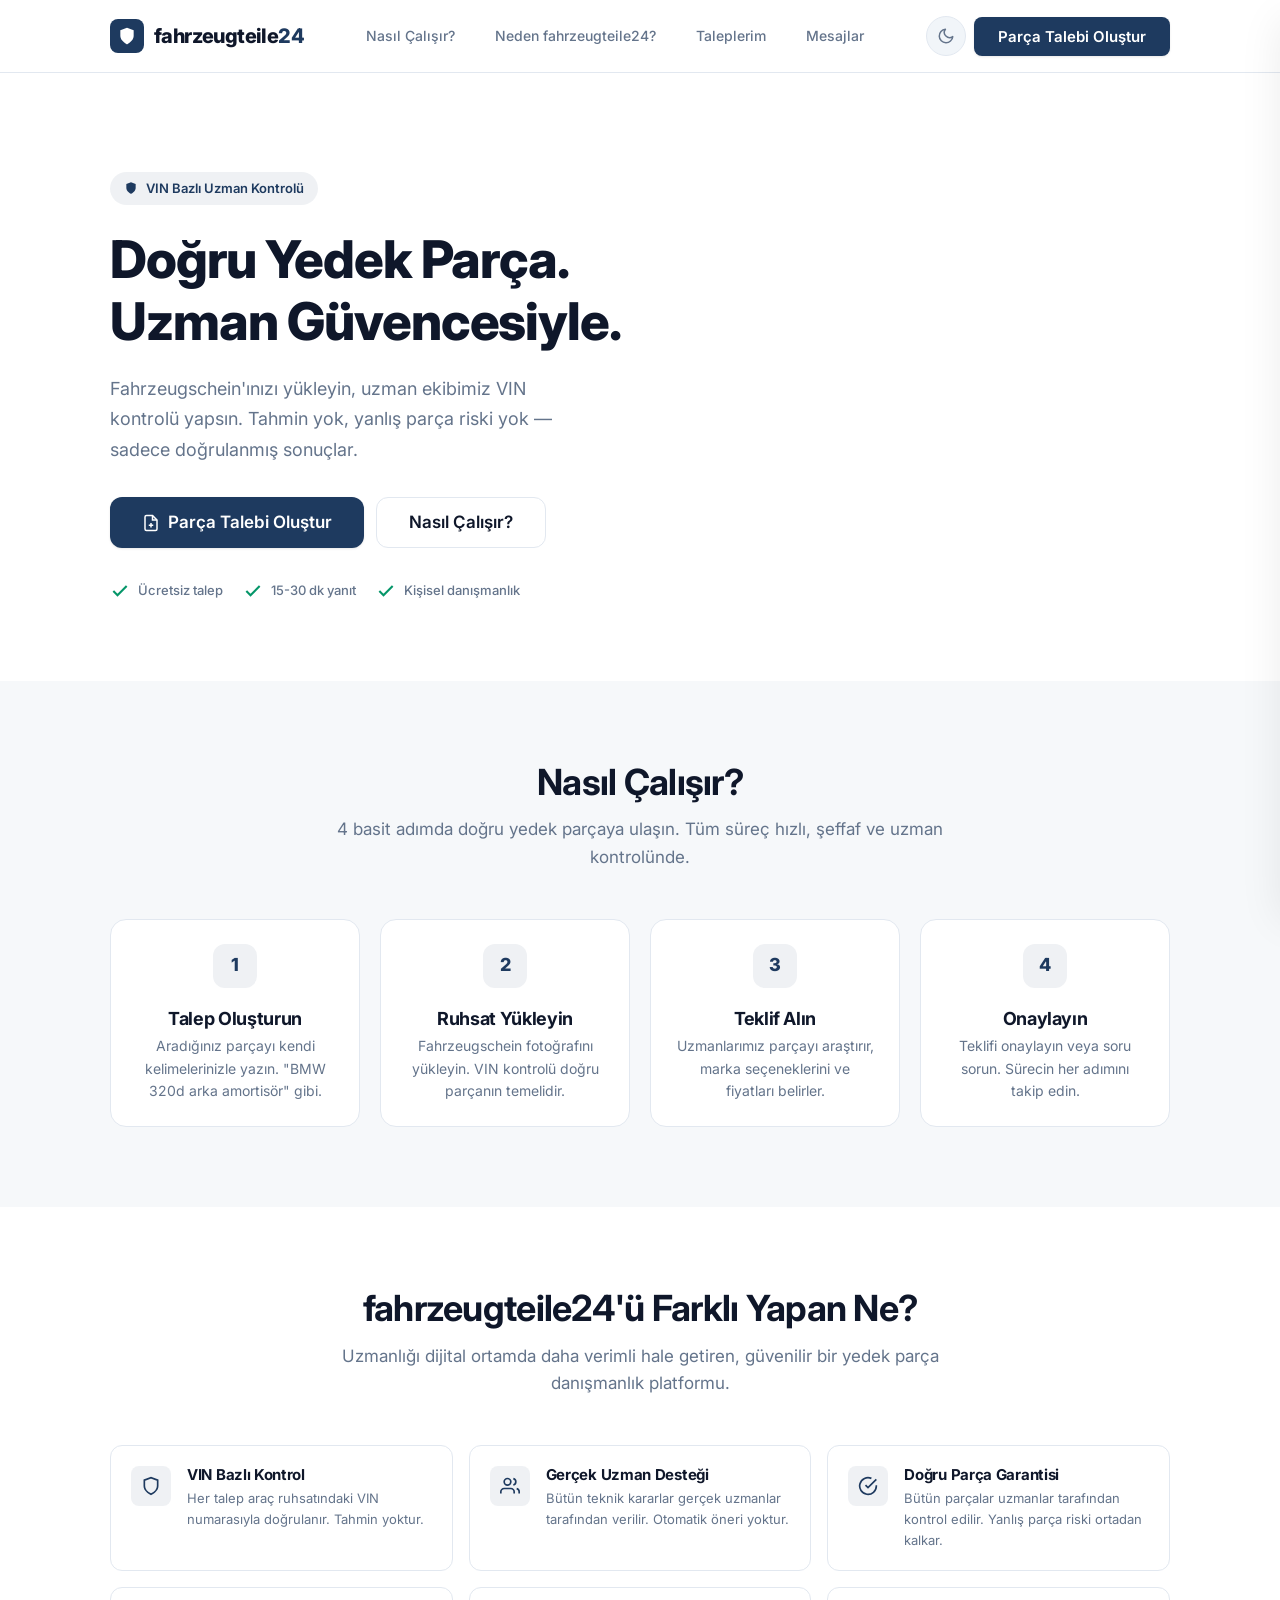
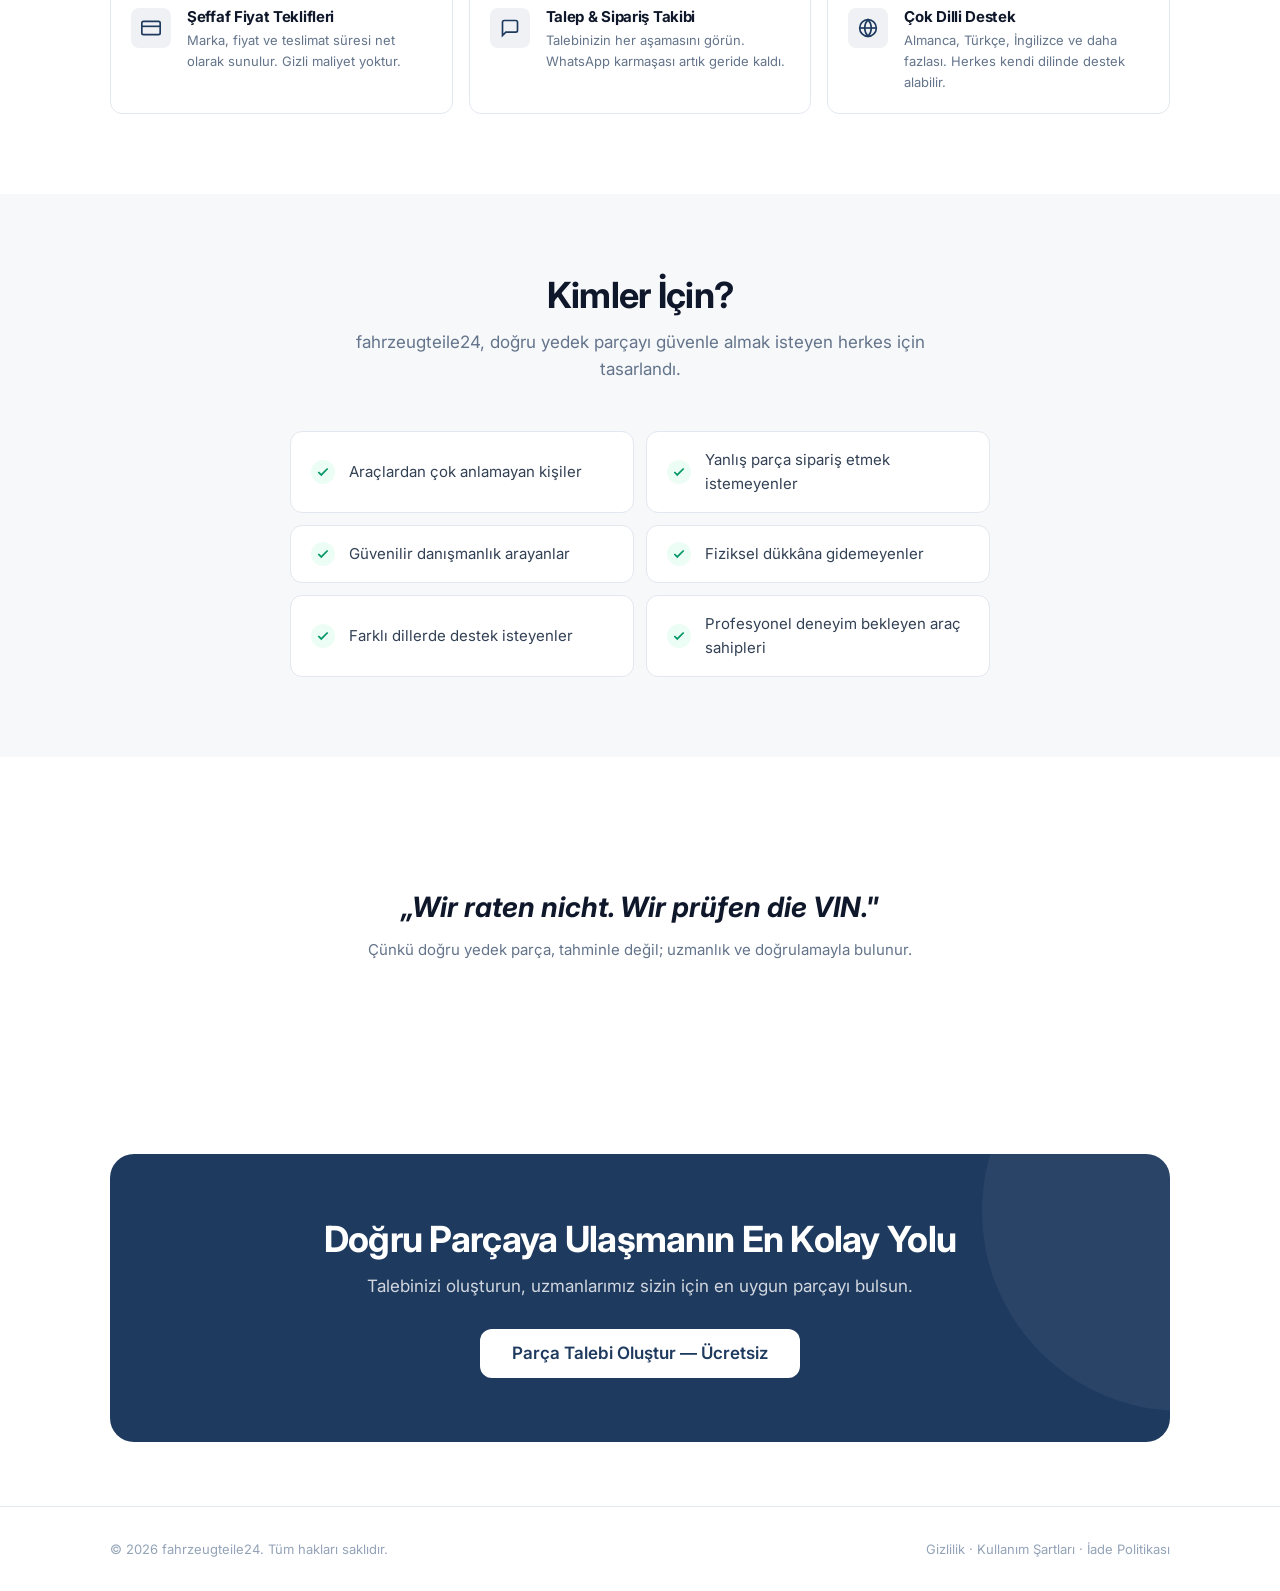
==== index.html @ fefe61d5 "Update brand name to fahrzeugteile24" ====
﻿<!DOCTYPE html>
<html lang="tr">
<head>
  <meta charset="UTF-8">
  <meta name="viewport" content="width=device-width, initial-scale=1.0">
  <title>fahrzeugteile24 — Uzman Destekli Yedek Parça Platformu</title>
  <meta name="description" content="Doğru yedek parça, uzman güvencesiyle. VIN bazlı kontrol, şeffaf teklifler, profesyonel danışmanlık.">
  <link rel="stylesheet" href="css/design-system.css">
  <link rel="stylesheet" href="css/customer.css">
</head>
<body>

  <!-- ═══ NAVBAR ═══ -->
  <nav class="navbar" id="navbar">
    <div class="navbar-inner">
      <a href="#" class="navbar-brand" onclick="closeFlow()">
        <div class="navbar-logo">
          <svg viewBox="0 0 24 24"><path d="M12 22s8-4 8-10V5l-8-3-8 3v7c0 6 8 10 8 10z"/></svg>
        </div>
        <div class="navbar-brand-text">fahrzeugteile<span>24</span></div>
      </a>

      <div class="navbar-links">
        <a href="#nasil-calisir" class="navbar-link">Nasıl Çalışır?</a>
        <a href="#guven" class="navbar-link">Neden fahrzeugteile24?</a>
        <a href="#" class="navbar-link" onclick="showPage('requests'); return false;">Taleplerim</a>
        <a href="#" class="navbar-link">Mesajlar</a>
      </div>

      <div class="navbar-actions">
        <button class="theme-toggle" id="themeToggle" title="Tema değiştir">
          <svg class="icon-moon" width="18" height="18" viewBox="0 0 24 24" fill="none" stroke="currentColor" stroke-width="2" stroke-linecap="round" stroke-linejoin="round"><path d="M21 12.79A9 9 0 1 1 11.21 3 7 7 0 0 0 21 12.79z"/></svg>
          <svg class="icon-sun" width="18" height="18" viewBox="0 0 24 24" fill="none" stroke="currentColor" stroke-width="2" stroke-linecap="round" stroke-linejoin="round"><circle cx="12" cy="12" r="5"/><line x1="12" y1="1" x2="12" y2="3"/><line x1="12" y1="21" x2="12" y2="23"/><line x1="4.22" y1="4.22" x2="5.64" y2="5.64"/><line x1="18.36" y1="18.36" x2="19.78" y2="19.78"/><line x1="1" y1="12" x2="3" y2="12"/><line x1="21" y1="12" x2="23" y2="12"/><line x1="4.22" y1="19.78" x2="5.64" y2="18.36"/><line x1="18.36" y1="5.64" x2="19.78" y2="4.22"/></svg>
        </button>
        <a href="#" class="btn btn-primary navbar-cta" onclick="openFlow(); return false;">Parça Talebi Oluştur</a>
        <button class="mobile-menu-btn" onclick="toggleMobileMenu()">
          <span></span><span></span><span></span>
        </button>
      </div>
    </div>
  </nav>

  <!-- ═══ MOBILE MENU ═══ -->
  <div class="mobile-menu-backdrop" id="mobileBackdrop" onclick="toggleMobileMenu()"></div>
  <div class="mobile-menu" id="mobileMenu">
    <div class="mobile-menu-header">
      <span style="font-weight: 700; font-size: 1.125rem; color: var(--text-heading);">Menü</span>
      <button class="mobile-menu-close" onclick="toggleMobileMenu()">
        <svg width="18" height="18" viewBox="0 0 24 24" fill="none" stroke="currentColor" stroke-width="2.5"><line x1="18" y1="6" x2="6" y2="18"/><line x1="6" y1="6" x2="18" y2="18"/></svg>
      </button>
    </div>
    <div class="mobile-menu-body">
      <a href="#nasil-calisir" class="mobile-nav-link" onclick="toggleMobileMenu()">Nasıl Çalışır?<span class="arrow">›</span></a>
      <a href="#guven" class="mobile-nav-link" onclick="toggleMobileMenu()">Neden fahrzeugteile24?<span class="arrow">›</span></a>
      <a href="#" class="mobile-nav-link" onclick="showPage('requests'); toggleMobileMenu(); return false;">Taleplerim<span class="arrow">›</span></a>
      <a href="#" class="mobile-nav-link">Mesajlar<span class="arrow">›</span></a>
      <a href="#" class="mobile-nav-link">Teslimat Takip<span class="arrow">›</span></a>
      <a href="#" class="mobile-nav-link">Yardım & Destek<span class="arrow">›</span></a>
    </div>
    <div class="mobile-menu-footer">
      <button class="btn btn-primary btn-block" onclick="openFlow(); toggleMobileMenu();">Parça Talebi Oluştur</button>
    </div>
  </div>

  <!-- ═══ PAGE CONTENT ═══ -->
  <div class="page-content" id="pageContent">

    <!-- HERO -->
    <section class="hero">
      <div class="container">
        <div class="hero-inner">
          <div class="hero-content">
            <div class="hero-eyebrow reveal">
              <svg width="14" height="14" viewBox="0 0 24 24" fill="currentColor"><path d="M12 22s8-4 8-10V5l-8-3-8 3v7c0 6 8 10 8 10z"/></svg>
              VIN Bazlı Uzman Kontrolü
            </div>

            <h1 class="reveal">Doğru Yedek Parça.<br>Uzman Güvencesiyle.</h1>
            
            <p class="hero-desc reveal">
              Fahrzeugschein'ınızı yükleyin, uzman ekibimiz VIN kontrolü yapsın. 
              Tahmin yok, yanlış parça riski yok — sadece doğrulanmış sonuçlar.
            </p>

            <div class="hero-actions reveal">
              <button class="btn btn-primary btn-lg" onclick="openFlow()">
                <svg width="18" height="18" viewBox="0 0 24 24" fill="none" stroke="currentColor" stroke-width="2"><path d="M14 2H6a2 2 0 0 0-2 2v16a2 2 0 0 0 2 2h12a2 2 0 0 0 2-2V8z"/><polyline points="14 2 14 8 20 8"/><line x1="12" y1="18" x2="12" y2="12"/><line x1="9" y1="15" x2="15" y2="15"/></svg>
                Parça Talebi Oluştur
              </button>
              <a href="#nasil-calisir" class="btn btn-secondary btn-lg">Nasıl Çalışır?</a>
            </div>

            <div class="hero-trust reveal">
              <div class="hero-trust-item">
                <svg class="hero-trust-icon" viewBox="0 0 24 24" fill="none" stroke="currentColor" stroke-width="2.5"><polyline points="20 6 9 17 4 12"/></svg>
                Ücretsiz talep
              </div>
              <div class="hero-trust-item">
                <svg class="hero-trust-icon" viewBox="0 0 24 24" fill="none" stroke="currentColor" stroke-width="2.5"><polyline points="20 6 9 17 4 12"/></svg>
                15-30 dk yanıt
              </div>
              <div class="hero-trust-item">
                <svg class="hero-trust-icon" viewBox="0 0 24 24" fill="none" stroke="currentColor" stroke-width="2.5"><polyline points="20 6 9 17 4 12"/></svg>
                Kişisel danışmanlık
              </div>
            </div>
          </div>
        </div>
      </div>
    </section>

    <!-- NASIL ÇALIŞIR -->
    <section class="section section-alt" id="nasil-calisir">
      <div class="container">
        <div class="section-header reveal">
          <h2>Nasıl Çalışır?</h2>
          <p>4 basit adımda doğru yedek parçaya ulaşın. Tüm süreç hızlı, şeffaf ve uzman kontrolünde.</p>
        </div>

        <div class="steps-grid reveal-group">
          <div class="step-card reveal">
            <div class="step-number">1</div>
            <div class="step-content">
              <h4>Talep Oluşturun</h4>
              <p>Aradığınız parçayı kendi kelimelerinizle yazın. "BMW 320d arka amortisör" gibi.</p>
            </div>
          </div>

          <div class="step-card reveal">
            <div class="step-number">2</div>
            <div class="step-content">
              <h4>Ruhsat Yükleyin</h4>
              <p>Fahrzeugschein fotoğrafını yükleyin. VIN kontrolü doğru parçanın temelidir.</p>
            </div>
          </div>

          <div class="step-card reveal">
            <div class="step-number">3</div>
            <div class="step-content">
              <h4>Teklif Alın</h4>
              <p>Uzmanlarımız parçayı araştırır, marka seçeneklerini ve fiyatları belirler.</p>
            </div>
          </div>

          <div class="step-card reveal">
            <div class="step-number">4</div>
            <div class="step-content">
              <h4>Onaylayın</h4>
              <p>Teklifi onaylayın veya soru sorun. Sürecin her adımını takip edin.</p>
            </div>
          </div>
        </div>
      </div>
    </section>

    <!-- GÜVEN BÖLÜMü -->
    <section class="section" id="guven">
      <div class="container">
        <div class="section-header reveal">
          <h2>fahrzeugteile24'ü Farklı Yapan Ne?</h2>
          <p>Uzmanlığı dijital ortamda daha verimli hale getiren, güvenilir bir yedek parça danışmanlık platformu.</p>
        </div>

        <div class="trust-grid reveal-group">
          <div class="trust-card reveal">
            <div class="trust-icon">
              <svg width="20" height="20" viewBox="0 0 24 24" fill="none" stroke="currentColor" stroke-width="2"><path d="M12 22s8-4 8-10V5l-8-3-8 3v7c0 6 8 10 8 10z"/></svg>
            </div>
            <div>
              <h4>VIN Bazlı Kontrol</h4>
              <p>Her talep araç ruhsatındaki VIN numarasıyla doğrulanır. Tahmin yoktur.</p>
            </div>
          </div>

          <div class="trust-card reveal">
            <div class="trust-icon">
              <svg width="20" height="20" viewBox="0 0 24 24" fill="none" stroke="currentColor" stroke-width="2"><path d="M17 21v-2a4 4 0 0 0-4-4H5a4 4 0 0 0-4 4v2"/><circle cx="9" cy="7" r="4"/><path d="M23 21v-2a4 4 0 0 0-3-3.87"/><path d="M16 3.13a4 4 0 0 1 0 7.75"/></svg>
            </div>
            <div>
              <h4>Gerçek Uzman Desteği</h4>
              <p>Bütün teknik kararlar gerçek uzmanlar tarafından verilir. Otomatik öneri yoktur.</p>
            </div>
          </div>

          <div class="trust-card reveal">
            <div class="trust-icon">
              <svg width="20" height="20" viewBox="0 0 24 24" fill="none" stroke="currentColor" stroke-width="2"><path d="M22 11.08V12a10 10 0 1 1-5.93-9.14"/><polyline points="22 4 12 14.01 9 11.01"/></svg>
            </div>
            <div>
              <h4>Doğru Parça Garantisi</h4>
              <p>Bütün parçalar uzmanlar tarafından kontrol edilir. Yanlış parça riski ortadan kalkar.</p>
            </div>
          </div>

          <div class="trust-card reveal">
            <div class="trust-icon">
              <svg width="20" height="20" viewBox="0 0 24 24" fill="none" stroke="currentColor" stroke-width="2"><rect x="1" y="4" width="22" height="16" rx="2" ry="2"/><line x1="1" y1="10" x2="23" y2="10"/></svg>
            </div>
            <div>
              <h4>Şeffaf Fiyat Teklifleri</h4>
              <p>Marka, fiyat ve teslimat süresi net olarak sunulur. Gizli maliyet yoktur.</p>
            </div>
          </div>

          <div class="trust-card reveal">
            <div class="trust-icon">
              <svg width="20" height="20" viewBox="0 0 24 24" fill="none" stroke="currentColor" stroke-width="2"><path d="M21 15a2 2 0 0 1-2 2H7l-4 4V5a2 2 0 0 1 2-2h14a2 2 0 0 1 2 2z"/></svg>
            </div>
            <div>
              <h4>Talep & Sipariş Takibi</h4>
              <p>Talebinizin her aşamasını görün. WhatsApp karmaşası artık geride kaldı.</p>
            </div>
          </div>

          <div class="trust-card reveal">
            <div class="trust-icon">
              <svg width="20" height="20" viewBox="0 0 24 24" fill="none" stroke="currentColor" stroke-width="2"><circle cx="12" cy="12" r="10"/><line x1="2" y1="12" x2="22" y2="12"/><path d="M12 2a15.3 15.3 0 0 1 4 10 15.3 15.3 0 0 1-4 10 15.3 15.3 0 0 1-4-10 15.3 15.3 0 0 1 4-10z"/></svg>
            </div>
            <div>
              <h4>Çok Dilli Destek</h4>
              <p>Almanca, Türkçe, İngilizce ve daha fazlası. Herkes kendi dilinde destek alabilir.</p>
            </div>
          </div>
        </div>
      </div>
    </section>

    <!-- KİMLER İÇİN? -->
    <section class="section section-alt" id="kimler-icin">
      <div class="container">
        <div class="section-header reveal">
          <h2>Kimler İçin?</h2>
          <p>fahrzeugteile24, doğru yedek parçayı güvenle almak isteyen herkes için tasarlandı.</p>
        </div>

        <div class="audience-list reveal-group">
          <div class="audience-item reveal">
            <div class="audience-check">
              <svg width="14" height="14" viewBox="0 0 24 24" fill="none" stroke="currentColor" stroke-width="3"><polyline points="20 6 9 17 4 12"/></svg>
            </div>
            Araçlardan çok anlamayan kişiler
          </div>
          <div class="audience-item reveal">
            <div class="audience-check">
              <svg width="14" height="14" viewBox="0 0 24 24" fill="none" stroke="currentColor" stroke-width="3"><polyline points="20 6 9 17 4 12"/></svg>
            </div>
            Yanlış parça sipariş etmek istemeyenler
          </div>
          <div class="audience-item reveal">
            <div class="audience-check">
              <svg width="14" height="14" viewBox="0 0 24 24" fill="none" stroke="currentColor" stroke-width="3"><polyline points="20 6 9 17 4 12"/></svg>
            </div>
            Güvenilir danışmanlık arayanlar
          </div>
          <div class="audience-item reveal">
            <div class="audience-check">
              <svg width="14" height="14" viewBox="0 0 24 24" fill="none" stroke="currentColor" stroke-width="3"><polyline points="20 6 9 17 4 12"/></svg>
            </div>
            Fiziksel dükkâna gidemeyenler
          </div>
          <div class="audience-item reveal">
            <div class="audience-check">
              <svg width="14" height="14" viewBox="0 0 24 24" fill="none" stroke="currentColor" stroke-width="3"><polyline points="20 6 9 17 4 12"/></svg>
            </div>
            Farklı dillerde destek isteyenler
          </div>
          <div class="audience-item reveal">
            <div class="audience-check">
              <svg width="14" height="14" viewBox="0 0 24 24" fill="none" stroke="currentColor" stroke-width="3"><polyline points="20 6 9 17 4 12"/></svg>
            </div>
            Profesyonel deneyim bekleyen araç sahipleri
          </div>
        </div>
      </div>
    </section>

    <!-- QUOTE -->
    <section class="section">
      <div class="container">
        <div class="quote-section reveal">
          <p class="quote-text">„Wir raten nicht. Wir prüfen die VIN."</p>
          <p class="quote-sub">Çünkü doğru yedek parça, tahminle değil; uzmanlık ve doğrulamayla bulunur.</p>
        </div>
      </div>
    </section>

    <!-- CTA -->
    <section class="cta-section">
      <div class="container">
        <div class="cta-box reveal">
          <h2>Doğru Parçaya Ulaşmanın En Kolay Yolu</h2>
          <p>Talebinizi oluşturun, uzmanlarımız sizin için en uygun parçayı bulsun.</p>
          <button class="btn btn-lg" onclick="openFlow()">
            Parça Talebi Oluştur — Ücretsiz
          </button>
        </div>
      </div>
    </section>

    <!-- FOOTER -->
    <footer class="footer">
      <div class="container">
        <div class="footer-inner">
          <div class="footer-text">© 2026 fahrzeugteile24. Tüm hakları saklıdır.</div>
          <div class="footer-text">
            <a href="#" style="color: var(--text-muted);">Gizlilik</a> · 
            <a href="#" style="color: var(--text-muted);">Kullanım Şartları</a> · 
            <a href="#" style="color: var(--text-muted);">İade Politikası</a>
          </div>
        </div>
      </div>
    </footer>
  </div>

  <!-- ═══ TALEPLERİM PAGE ═══ -->
  <div class="page-overlay" id="requestsPage">
    <nav class="navbar scrolled">
      <div class="navbar-inner">
        <a href="#" class="navbar-brand" onclick="showPage('home'); return false;">
          <div class="navbar-logo"><svg viewBox="0 0 24 24"><path d="M12 22s8-4 8-10V5l-8-3-8 3v7c0 6 8 10 8 10z"/></svg></div>
          <div class="navbar-brand-text">fahrzeugteile<span>24</span></div>
        </a>
        <div class="navbar-actions">
          <button class="theme-toggle" onclick="toggleTheme()">
            <svg class="icon-moon" width="18" height="18" viewBox="0 0 24 24" fill="none" stroke="currentColor" stroke-width="2" stroke-linecap="round" stroke-linejoin="round"><path d="M21 12.79A9 9 0 1 1 11.21 3 7 7 0 0 0 21 12.79z"/></svg>
            <svg class="icon-sun" width="18" height="18" viewBox="0 0 24 24" fill="none" stroke="currentColor" stroke-width="2" stroke-linecap="round" stroke-linejoin="round"><circle cx="12" cy="12" r="5"/><line x1="12" y1="1" x2="12" y2="3"/><line x1="12" y1="21" x2="12" y2="23"/><line x1="4.22" y1="4.22" x2="5.64" y2="5.64"/><line x1="18.36" y1="18.36" x2="19.78" y2="19.78"/><line x1="1" y1="12" x2="3" y2="12"/><line x1="21" y1="12" x2="23" y2="12"/><line x1="4.22" y1="19.78" x2="5.64" y2="18.36"/><line x1="18.36" y1="5.64" x2="19.78" y2="4.22"/></svg>
          </button>
          <button class="btn btn-secondary" style="padding: 8px 16px; font-size: 0.875rem;" onclick="showPage('home')">← Ana Sayfa</button>
        </div>
      </div>
    </nav>

    <div style="padding-top: 80px; max-width: 800px; margin: 0 auto; padding-left: 24px; padding-right: 24px;">
      <div style="margin-bottom: 32px;">
        <h2 style="color: var(--text-heading); margin-bottom: 8px;">Taleplerim</h2>
        <p style="color: var(--text-secondary);">Gönderdiğiniz taleplerin durumunu buradan takip edebilirsiniz.</p>
      </div>

      <!-- Request Card 1 -->
      <div class="card card-interactive" style="margin-bottom: 16px; cursor: pointer;" onclick="showPage('detail')">
        <div style="display: flex; justify-content: space-between; align-items: flex-start; margin-bottom: 12px;">
          <div>
            <h4 style="color: var(--text-heading); font-size: 1rem;">BMW 320d Arka Amortisör</h4>
            <p style="font-size: 0.8125rem; color: var(--text-muted); margin-top: 2px;">Talep No: #REQ-8392</p>
          </div>
          <span class="badge badge-warning">● Teklif Bekleniyor</span>
        </div>
        <div style="display: flex; gap: 16px; font-size: 0.8125rem; color: var(--text-secondary);">
          <span>📄 Ruhsat yüklendi</span>
          <span>🕐 2 saat önce</span>
        </div>
        <div style="margin-top: 12px; padding: 12px 16px; background: var(--info-bg); border-radius: var(--radius-sm); font-size: 0.8125rem; color: var(--info);">
          💬 Yeni mesaj: "Talebiniz inceleniyor, kısa sürede teklif göndereceğiz."
        </div>
      </div>

      <!-- Request Card 2 -->
      <div class="card card-interactive" style="margin-bottom: 16px; cursor: pointer;">
        <div style="display: flex; justify-content: space-between; align-items: flex-start; margin-bottom: 12px;">
          <div>
            <h4 style="color: var(--text-heading); font-size: 1rem;">VW Golf 7 Fren Balataları</h4>
            <p style="font-size: 0.8125rem; color: var(--text-muted); margin-top: 2px;">Talep No: #REQ-8387</p>
          </div>
          <span class="badge badge-accent">● Teklif Gönderildi</span>
        </div>
        <div style="display: flex; gap: 16px; font-size: 0.8125rem; color: var(--text-secondary);">
          <span>📄 Ruhsat yüklendi</span>
          <span>🕐 Dün, 17:46</span>
        </div>
        <div style="margin-top: 12px; padding: 12px 16px; background: var(--accent-soft); border-radius: var(--radius-sm); font-size: 0.8125rem; color: var(--accent); font-weight: 500;">
          📋 Bir teklif kararınızı bekliyor
        </div>
      </div>

      <!-- Request Card 3 -->
      <div class="card" style="margin-bottom: 16px;">
        <div style="display: flex; justify-content: space-between; align-items: flex-start; margin-bottom: 12px;">
          <div>
            <h4 style="color: var(--text-heading); font-size: 1rem;">Mercedes C220 Sol Far</h4>
            <p style="font-size: 0.8125rem; color: var(--text-muted); margin-top: 2px;">Talep No: #REQ-8355</p>
          </div>
          <span class="badge badge-success">● Tamamlandı</span>
        </div>
        <div style="display: flex; gap: 16px; font-size: 0.8125rem; color: var(--text-secondary);">
          <span>📄 Ruhsat yüklendi</span>
          <span>🕐 10.06.2026</span>
        </div>
      </div>
    </div>
  </div>

  <!-- ═══ TALEP DETAY PAGE ═══ -->
  <div class="page-overlay" id="detailPage">
    <nav class="navbar scrolled">
      <div class="navbar-inner">
        <a href="#" class="navbar-brand" onclick="showPage('home'); return false;">
          <div class="navbar-logo"><svg viewBox="0 0 24 24"><path d="M12 22s8-4 8-10V5l-8-3-8 3v7c0 6 8 10 8 10z"/></svg></div>
          <div class="navbar-brand-text">fahrzeugteile<span>24</span></div>
        </a>
        <div class="navbar-actions">
          <button class="btn btn-secondary" style="padding: 8px 16px; font-size: 0.875rem;" onclick="showPage('requests')">← Taleplerim</button>
        </div>
      </div>
    </nav>

    <div style="padding-top: 80px; max-width: 800px; margin: 0 auto; padding-left: 24px; padding-right: 24px; padding-bottom: 40px;">

      <!-- Request Summary -->
      <div class="card" style="margin-bottom: 20px;">
        <div style="display: flex; justify-content: space-between; align-items: flex-start; margin-bottom: 16px;">
          <div>
            <h3 style="color: var(--text-heading);">BMW 320d Arka Amortisör</h3>
            <p style="font-size: 0.8125rem; color: var(--text-muted); margin-top: 4px;">#REQ-8392 · 2 saat önce</p>
          </div>
          <span class="badge badge-warning">● Teklif Bekleniyor</span>
        </div>
        <!-- Vehicle Info -->
        <div style="background: var(--accent-soft); border: 1px solid var(--accent-border, rgba(30,58,95,0.15)); border-radius: var(--radius-md); padding: 16px; margin-top: 8px;">
          <div style="font-size: 0.75rem; color: var(--accent); font-weight: 600; margin-bottom: 8px;">ARAÇ BİLGİSİ</div>
          <div style="display: grid; grid-template-columns: 1fr 1fr; gap: 8px; font-size: 0.875rem;">
            <div><span style="color: var(--text-muted);">Model:</span> <strong style="color: var(--text-heading);">BMW 320d</strong></div>
            <div><span style="color: var(--text-muted);">Yıl:</span> <strong style="color: var(--text-heading);">2019</strong></div>
            <div style="grid-column: 1 / -1;"><span style="color: var(--text-muted);">VIN:</span> <strong style="color: var(--text-heading);">WBAPH5C55BA123456</strong></div>
          </div>
        </div>
      </div>

      <!-- Documents -->
      <div class="card" style="margin-bottom: 20px;">
        <h4 style="color: var(--text-heading); margin-bottom: 16px;">Belgeler</h4>
        <div style="display: grid; grid-template-columns: repeat(auto-fill, minmax(140px, 1fr)); gap: 12px;">
          <div style="background: var(--bg-section-alt); border: 1px solid var(--border); border-radius: var(--radius-md); padding: 16px; text-align: center;">
            <svg width="28" height="28" viewBox="0 0 24 24" fill="none" stroke="var(--accent)" stroke-width="1.5" style="margin: 0 auto 8px;"><path d="M14 2H6a2 2 0 0 0-2 2v16a2 2 0 0 0 2 2h12a2 2 0 0 0 2-2V8z"/><polyline points="14 2 14 8 20 8"/></svg>
            <div style="font-size: 0.75rem; font-weight: 600; color: var(--text-heading);">Fahrzeugschein</div>
            <div style="font-size: 0.6875rem; color: var(--text-muted);">fahrzeugschein.jpg</div>
          </div>
        </div>
      </div>

      <!-- Chat Messages -->
      <div class="card" style="margin-bottom: 20px;">
        <h4 style="color: var(--text-heading); margin-bottom: 16px;">Mesajlar</h4>
        <div style="display: flex; flex-direction: column; gap: 12px; margin-bottom: 16px;">
          <!-- Expert message -->
          <div style="display: flex; gap: 8px; max-width: 85%;">
            <div style="width: 32px; height: 32px; border-radius: 50%; background: var(--accent-soft); color: var(--accent); display: flex; align-items: center; justify-content: center; flex-shrink: 0; font-size: 0.75rem; font-weight: 700;">E</div>
            <div>
              <div style="background: var(--bg-section-alt); border: 1px solid var(--border); border-radius: 2px 12px 12px 12px; padding: 12px 16px;">
                <p style="font-size: 0.875rem; color: var(--text-body);">Merhaba, talebiniz uzman ekibimize iletildi. Aracınız için en uygun amortisör seçeneklerini araştırıyoruz. Kısa sürede teklif göndereceğiz.</p>
              </div>
              <div style="font-size: 0.6875rem; color: var(--text-muted); margin-top: 4px;">fahrzeugteile24 Uzman · 14:32</div>
            </div>
          </div>
          <!-- Customer message -->
          <div style="display: flex; gap: 8px; max-width: 85%; margin-left: auto; flex-direction: row-reverse;">
            <div style="width: 32px; height: 32px; border-radius: 50%; background: var(--success-bg); color: var(--success); display: flex; align-items: center; justify-content: center; flex-shrink: 0; font-size: 0.75rem; font-weight: 700;">M</div>
            <div style="text-align: right;">
              <div style="background: var(--accent); color: white; border-radius: 12px 2px 12px 12px; padding: 12px 16px;">
                <p style="font-size: 0.875rem;">Teşekkürler, ne kadar sürer acaba?</p>
              </div>
              <div style="font-size: 0.6875rem; color: var(--text-muted); margin-top: 4px;">Siz · 14:45</div>
            </div>
          </div>
          <!-- Expert reply -->
          <div style="display: flex; gap: 8px; max-width: 85%;">
            <div style="width: 32px; height: 32px; border-radius: 50%; background: var(--accent-soft); color: var(--accent); display: flex; align-items: center; justify-content: center; flex-shrink: 0; font-size: 0.75rem; font-weight: 700;">E</div>
            <div>
              <div style="background: var(--bg-section-alt); border: 1px solid var(--border); border-radius: 2px 12px 12px 12px; padding: 12px 16px;">
                <p style="font-size: 0.875rem; color: var(--text-body);">Genellikle 15-30 dakika içinde teklif hazırlıyoruz. VIN kontrolünüz tamamlandı, şu an uygun parça seçeneklerini karşılaştırıyoruz.</p>
              </div>
              <div style="font-size: 0.6875rem; color: var(--text-muted); margin-top: 4px;">fahrzeugteile24 Uzman · 14:48</div>
            </div>
          </div>
        </div>

        <!-- Offer Card -->
        <div style="border: 2px solid var(--accent); border-radius: var(--radius-lg); padding: 20px; margin-bottom: 16px; background: var(--accent-softer);">
          <div style="display: flex; align-items: center; gap: 8px; margin-bottom: 16px;">
            <svg width="18" height="18" viewBox="0 0 24 24" fill="none" stroke="var(--accent)" stroke-width="2"><rect x="1" y="4" width="22" height="16" rx="2" ry="2"/><line x1="1" y1="10" x2="23" y2="10"/></svg>
            <span style="font-weight: 700; color: var(--accent);">Teklif</span>
          </div>
          <div style="display: grid; grid-template-columns: 1fr 1fr; gap: 12px; margin-bottom: 16px;">
            <div>
              <div style="font-size: 0.75rem; color: var(--text-muted);">Marka</div>
              <div style="font-weight: 600; color: var(--text-heading);">Sachs</div>
            </div>
            <div>
              <div style="font-size: 0.75rem; color: var(--text-muted);">Ürün</div>
              <div style="font-weight: 600; color: var(--text-heading);">Arka Amortisör</div>
            </div>
            <div>
              <div style="font-size: 0.75rem; color: var(--text-muted);">Fiyat</div>
              <div style="font-weight: 800; color: var(--text-heading); font-size: 1.25rem;">89 €</div>
            </div>
            <div>
              <div style="font-size: 0.75rem; color: var(--text-muted);">Teslimat</div>
              <div style="font-weight: 600; color: var(--text-heading);">2-3 iş günü</div>
            </div>
          </div>
          <div style="display: flex; gap: 10px;">
            <button class="btn btn-primary" style="flex: 1;" onclick="alert('Teklif onaylandı!')">✓ Teklifi Onayla</button>
            <button class="btn btn-secondary" style="flex: 1;">? Soru Sor</button>
          </div>
        </div>

        <!-- Message Input -->
        <div style="display: flex; gap: 8px;">
          <input type="text" class="input" placeholder="Mesajınızı yazın..." style="flex: 1;">
          <button class="btn btn-primary">Gönder</button>
        </div>
      </div>

    </div>
  </div>

  <!-- ═══ REQUEST FLOW OVERLAY ═══ -->
  <div class="flow-overlay" id="flowOverlay">
    
    <!-- STEP 1: Parça Tanımı -->
    <div class="flow-step active" id="flowStep1">
      <div class="flow-header">
        <button class="flow-back-btn" onclick="closeFlow()">
          <svg width="18" height="18" viewBox="0 0 24 24" fill="none" stroke="currentColor" stroke-width="2"><path d="M15 18l-6-6 6-6"/></svg>
        </button>
        <span class="flow-header-title">Parça Talebi</span>
        <span class="flow-header-step">1 / 4</span>
      </div>

      <div class="flow-progress">
        <div class="flow-progress-inner">
          <div class="progress-track">
            <div class="progress-step active"><div class="progress-dot">1</div><div class="progress-label">Parça</div></div>
            <div class="progress-step"><div class="progress-dot">2</div><div class="progress-label">Ruhsat</div></div>
            <div class="progress-step"><div class="progress-dot">3</div><div class="progress-label">Ek Bilgi</div></div>
            <div class="progress-step"><div class="progress-dot">4</div><div class="progress-label">Gönder</div></div>
          </div>
        </div>
      </div>

      <div class="flow-body">
        <div class="flow-form">
          <div>
            <h2>Hangi parçayı arıyorsunuz?</h2>
            <p class="subtitle">Aradığınız parçayı seçin veya kısaca tanımlayın.</p>
          </div>

          <div class="chip-group">
            <button class="chip" onclick="selectChip(this)">Fren Balataları</button>
            <button class="chip" onclick="selectChip(this)">Amortisör</button>
            <button class="chip" onclick="selectChip(this)">Far / Aydınlatma</button>
            <button class="chip" onclick="selectChip(this)">Yağ Filtresi</button>
            <button class="chip" onclick="selectChip(this)">Akü</button>
            <button class="chip" onclick="selectChip(this)">Diğer</button>
          </div>

          <div class="field-group">
            <label class="input-label">Parça Tanımı</label>
            <textarea class="input" placeholder="Örn: 2017 BMW 320d için arka sağ amortisör arıyorum..."></textarea>
          </div>
        </div>
      </div>

      <div class="flow-footer">
        <button class="btn btn-primary btn-lg btn-block" onclick="goToStep(2)">Devam Et</button>
      </div>
    </div>

    <!-- STEP 2: Fahrzeugschein -->
    <div class="flow-step" id="flowStep2">
      <div class="flow-header">
        <button class="flow-back-btn" onclick="goToStep(1)">
          <svg width="18" height="18" viewBox="0 0 24 24" fill="none" stroke="currentColor" stroke-width="2"><path d="M15 18l-6-6 6-6"/></svg>
        </button>
        <span class="flow-header-title">Araç Ruhsatı</span>
        <span class="flow-header-step">2 / 4</span>
      </div>

      <div class="flow-progress">
        <div class="flow-progress-inner">
          <div class="progress-track">
            <div class="progress-step completed"><div class="progress-dot">✓</div><div class="progress-label">Parça</div></div>
            <div class="progress-step active"><div class="progress-dot">2</div><div class="progress-label">Ruhsat</div></div>
            <div class="progress-step"><div class="progress-dot">3</div><div class="progress-label">Ek Bilgi</div></div>
            <div class="progress-step"><div class="progress-dot">4</div><div class="progress-label">Gönder</div></div>
          </div>
        </div>
      </div>

      <div class="flow-body">
        <div class="flow-form">
          <div>
            <h2>Fahrzeugschein Gerekli</h2>
            <p class="subtitle">Doğru parçayı bulabilmemiz için VIN kontrolü şarttır. Aynı modelin farklı motor ve donanım varyasyonları olabilir.</p>
          </div>

          <div class="upload-area" onclick="simulateUpload(this)">
            <div class="upload-icon-circle">
              <svg width="24" height="24" viewBox="0 0 24 24" fill="none" stroke="currentColor" stroke-width="2"><path d="M21 15v4a2 2 0 0 1-2 2H5a2 2 0 0 1-2-2v-4"/><polyline points="17 8 12 3 7 8"/><line x1="12" y1="3" x2="12" y2="15"/></svg>
            </div>
            <div>
              <p style="font-weight: 600; color: var(--text-heading); margin-bottom: 4px;">Ruhsat fotoğrafını yükleyin</p>
              <p class="text-muted" style="font-size: 0.8125rem;">JPG, PNG veya PDF · Maks. 10 MB</p>
            </div>
          </div>

          <div class="upload-actions">
            <button class="btn btn-secondary" onclick="simulateUpload(document.querySelector('.upload-area'))">
              <svg width="16" height="16" viewBox="0 0 24 24" fill="none" stroke="currentColor" stroke-width="2"><path d="M23 19a2 2 0 0 1-2 2H3a2 2 0 0 1-2-2V8a2 2 0 0 1 2-2h4l2-3h6l2 3h4a2 2 0 0 1 2 2z"/><circle cx="12" cy="13" r="4"/></svg>
              Kamera
            </button>
            <button class="btn btn-secondary" onclick="simulateUpload(document.querySelector('.upload-area'))">
              <svg width="16" height="16" viewBox="0 0 24 24" fill="none" stroke="currentColor" stroke-width="2"><path d="M13 2H6a2 2 0 0 0-2 2v16a2 2 0 0 0 2 2h12a2 2 0 0 0 2-2V9z"/><polyline points="13 2 13 9 20 9"/></svg>
              Dosya Seç
            </button>
          </div>

          <div class="file-pill" id="filePill" style="display: none;">
            <svg width="14" height="14" viewBox="0 0 24 24" fill="none" stroke="currentColor" stroke-width="2.5"><polyline points="20 6 9 17 4 12"/></svg>
            fahrzeugschein.jpg yüklendi
          </div>

          <div class="info-note">
            <svg width="16" height="16" viewBox="0 0 24 24" fill="none" stroke="currentColor" stroke-width="2"><circle cx="12" cy="12" r="10"/><line x1="12" y1="8" x2="12" y2="12"/><line x1="12" y1="16" x2="12.01" y2="16"/></svg>
            Fahrzeugschein olmadan talep işleme alınamaz. Bu, doğru parça tespitinin temelidir.
          </div>
        </div>
      </div>

      <div class="flow-footer">
        <button class="btn btn-primary btn-lg btn-block" onclick="goToStep(3)">Devam Et</button>
      </div>
    </div>

    <!-- STEP 3: Ek Bilgiler -->
    <div class="flow-step" id="flowStep3">
      <div class="flow-header">
        <button class="flow-back-btn" onclick="goToStep(2)">
          <svg width="18" height="18" viewBox="0 0 24 24" fill="none" stroke="currentColor" stroke-width="2"><path d="M15 18l-6-6 6-6"/></svg>
        </button>
        <span class="flow-header-title">Ek Bilgiler</span>
        <span class="flow-header-step">3 / 4</span>
      </div>

      <div class="flow-progress">
        <div class="flow-progress-inner">
          <div class="progress-track">
            <div class="progress-step completed"><div class="progress-dot">✓</div><div class="progress-label">Parça</div></div>
            <div class="progress-step completed"><div class="progress-dot">✓</div><div class="progress-label">Ruhsat</div></div>
            <div class="progress-step active"><div class="progress-dot">3</div><div class="progress-label">Ek Bilgi</div></div>
            <div class="progress-step"><div class="progress-dot">4</div><div class="progress-label">Gönder</div></div>
          </div>
        </div>
      </div>

      <div class="flow-body">
        <div class="flow-form">
          <div>
            <h2>Ek Bilgiler</h2>
            <p class="subtitle">Bu bilgiler opsiyoneldir ancak uzmanlarımızın süreci hızlandırmasına yardımcı olur.</p>
          </div>

          <div class="field-group">
            <label class="input-label">OEM / Orijinal Parça Numarası</label>
            <input type="text" class="input" placeholder="Örn: 1J0 698 151 G">
          </div>

          <div class="field-group">
            <label class="input-label">Parça Fotoğrafları</label>
            <div class="upload-area" style="padding: 24px;" onclick="this.innerHTML = '<div class=\'file-pill\' style=\'display:inline-flex\'><svg width=\'14\' height=\'14\' viewBox=\'0 0 24 24\' fill=\'none\' stroke=\'currentColor\' stroke-width=\'2.5\'><polyline points=\'20 6 9 17 4 12\'/></svg>parca_foto.jpg yüklendi</div>'">
              <p style="font-weight: 500; font-size: 0.875rem; color: var(--text-secondary);">Hasarlı veya eski parçanın fotoğrafını ekleyin</p>
              <button class="btn btn-secondary" style="padding: 8px 16px; font-size: 0.8125rem;" onclick="event.stopPropagation();">
                <svg width="14" height="14" viewBox="0 0 24 24" fill="none" stroke="currentColor" stroke-width="2"><path d="M23 19a2 2 0 0 1-2 2H3a2 2 0 0 1-2-2V8a2 2 0 0 1 2-2h4l2-3h6l2 3h4a2 2 0 0 1 2 2z"/><circle cx="12" cy="13" r="4"/></svg>
                Fotoğraf Ekle
              </button>
            </div>
          </div>

          <div class="field-group">
            <label class="input-label">Ek Notlar</label>
            <textarea class="input" placeholder="Eklemek istediğiniz başka bir detay var mı?" style="min-height: 80px;"></textarea>
          </div>
        </div>
      </div>

      <div class="flow-footer">
        <button class="btn btn-primary btn-lg btn-block" onclick="goToStep(4)">Talebi Gönder</button>
        <button class="btn btn-ghost btn-block" onclick="goToStep(4)" style="font-size: 0.875rem;">Ek bilgi olmadan devam et</button>
      </div>
    </div>

    <!-- STEP 4: Lazy Login -->
    <div class="flow-step" id="flowStep4">
      <div class="flow-header">
        <button class="flow-back-btn" onclick="goToStep(3)">
          <svg width="18" height="18" viewBox="0 0 24 24" fill="none" stroke="currentColor" stroke-width="2"><path d="M15 18l-6-6 6-6"/></svg>
        </button>
        <span class="flow-header-title">Son Adım</span>
        <span class="flow-header-step">4 / 4</span>
      </div>

      <div class="flow-progress">
        <div class="flow-progress-inner">
          <div class="progress-track">
            <div class="progress-step completed"><div class="progress-dot">✓</div><div class="progress-label">Parça</div></div>
            <div class="progress-step completed"><div class="progress-dot">✓</div><div class="progress-label">Ruhsat</div></div>
            <div class="progress-step completed"><div class="progress-dot">✓</div><div class="progress-label">Ek Bilgi</div></div>
            <div class="progress-step active"><div class="progress-dot">4</div><div class="progress-label">Gönder</div></div>
          </div>
        </div>
      </div>

      <div class="flow-body">
        <div class="flow-form">
          <div class="login-step-wrap">
            <div class="login-logo-wrap">
              <svg viewBox="0 0 24 24"><path d="M12 22s8-4 8-10V5l-8-3-8 3v7c0 6 8 10 8 10z"/></svg>
            </div>
            <h2>Talebiniz Hazır!</h2>
            <p class="subtitle" style="margin-top: 8px;">Talebinizi takip edebilmeniz ve teklif alabilmeniz için giriş yapın veya hesap oluşturun.</p>
          </div>

          <div class="login-form">
            <div class="field-group">
              <input type="email" class="input" placeholder="E-posta adresiniz">
            </div>
            <button class="btn btn-primary btn-lg btn-block" onclick="goToStep(5)">E-posta ile Devam Et</button>

            <div class="divider">veya</div>

            <button class="btn-social" onclick="goToStep(5)">
              <svg width="18" height="18" viewBox="0 0 24 24"><path fill="#4285F4" d="M22.56 12.25c0-.78-.07-1.53-.2-2.25H12v4.26h5.92c-.26 1.37-1.04 2.53-2.21 3.31v2.77h3.57c2.08-1.92 3.28-4.74 3.28-8.09z"/><path fill="#34A853" d="M12 23c2.97 0 5.46-.98 7.28-2.66l-3.57-2.77c-.98.66-2.23 1.06-3.71 1.06-2.86 0-5.29-1.93-6.16-4.53H2.18v2.84C3.99 20.53 7.7 23 12 23z"/><path fill="#FBBC05" d="M5.84 14.09c-.22-.66-.35-1.36-.35-2.09s.13-1.43.35-2.09V7.07H2.18C1.43 8.55 1 10.22 1 12s.43 3.45 1.18 4.93l2.85-2.22.81-.62z"/><path fill="#EA4335" d="M12 5.38c1.62 0 3.06.56 4.21 1.64l3.15-3.15C17.45 2.09 14.97 1 12 1 7.7 1 3.99 3.47 2.18 7.07l3.66 2.84c.87-2.6 3.3-4.53 6.16-4.53z"/></svg>
              Google ile Giriş Yap
            </button>

            <button class="btn-social" onclick="goToStep(5)">
              <svg width="18" height="18" viewBox="0 0 24 24" fill="currentColor"><path d="M17.05 20.28c-.98.95-2.05.8-3.08.35-1.09-.46-2.09-.48-3.24 0-1.44.62-2.2.44-3.06-.35C2.79 15.25 3.51 7.59 9.05 7.31c1.35.07 2.29.74 3.08.8 1.18-.24 2.31-.93 3.57-.84 1.51.12 2.65.72 3.4 1.8-3.12 1.87-2.38 5.98.48 7.13-.57 1.5-1.31 2.99-2.54 4.09zM12.03 7.25c-.15-2.23 1.66-4.07 3.74-4.25.32 2.32-1.55 4.41-3.74 4.25z"/></svg>
              Apple ile Giriş Yap
            </button>
          </div>

          <p style="text-align: center; font-size: 0.8125rem; color: var(--text-muted); margin-top: 12px;">
            Giriş yaparak talebinizi takip edebilir, teklif alabilir ve uzmanlarla iletişim kurabilirsiniz.
          </p>
        </div>
      </div>
    </div>

    <!-- STEP 5: Success -->
    <div class="flow-step" id="flowStep5">
      <div class="flow-header">
        <span style="width: 36px;"></span>
        <span class="flow-header-title">Tamamlandı</span>
        <span class="flow-header-step"></span>
      </div>

      <div class="success-screen">
        <div class="success-inner">
          <div class="success-icon-wrap">
            <svg width="36" height="36" viewBox="0 0 24 24" fill="none" stroke="currentColor" stroke-width="2.5"><polyline points="20 6 9 17 4 12"/></svg>
          </div>
          <h2>Talebiniz İletildi!</h2>
          <p>Uzman ekibimiz talebinizi kişisel olarak inceleyecek ve en kısa sürede sizinle iletişime geçecek.</p>
          
          <div class="success-info-card">
            <div style="display: flex; justify-content: space-between; margin-bottom: 12px;">
              <div>
                <div style="font-size: 0.75rem; color: var(--text-muted); margin-bottom: 2px;">Talep No</div>
                <div style="font-weight: 600; color: var(--text-heading);">#REQ-8392</div>
              </div>
              <div style="text-align: right;">
                <div style="font-size: 0.75rem; color: var(--text-muted); margin-bottom: 2px;">Durum</div>
                <span class="badge badge-success">● İnceleniyor</span>
              </div>
            </div>
            <div style="font-size: 0.8125rem; color: var(--text-secondary);">Ortalama yanıt süresi: 15-30 dakika</div>
          </div>

          <div class="success-actions">
            <button class="btn btn-primary btn-lg btn-block" onclick="closeFlow()">Taleplerime Git</button>
            <button class="btn btn-secondary btn-block" onclick="closeFlow()">Ana Sayfaya Dön</button>
          </div>
        </div>
      </div>
    </div>

  </div>

  <script src="js/customer.js"></script>
</body>
</html>
---- css/design-system.css ----
﻿/* ═══════════════════════════════════════════════════════
   fahrzeugteile24 Design System — Light Premium Automotive Theme
   BMW/Mercedes Inspired · Trust-First · Clean & Elegant
   ═══════════════════════════════════════════════════════ */

@import url('https://fonts.googleapis.com/css2?family=Inter:wght@300;400;500;600;700;800;900&display=swap');

/* ─── Light Theme (Default) ─── */
:root {
  /* Backgrounds */
  --bg-body:        #FFFFFF;
  --bg-section-alt: #F6F8FA;
  --bg-card:        #FFFFFF;
  --bg-elevated:    #F1F5F9;
  --bg-input:       #F8FAFB;
  --bg-navbar:      rgba(255, 255, 255, 0.85);
  --bg-overlay:     rgba(0, 0, 0, 0.4);

  /* Lacivert Aksan (BMW-Inspired) */
  --accent:         #1E3A5F;
  --accent-hover:   #264D7A;
  --accent-light:   #2E5C94;
  --accent-soft:    rgba(30, 58, 95, 0.07);
  --accent-softer:  rgba(30, 58, 95, 0.04);

  /* Text */
  --text-heading:   #0F172A;
  --text-body:      #334155;
  --text-secondary: #64748B;
  --text-muted:     #94A3B8;
  --text-on-accent: #FFFFFF;

  /* Borders */
  --border:         #E2E8F0;
  --border-light:   #F1F5F9;
  --border-strong:  #CBD5E1;

  /* Status */
  --success:        #059669;
  --success-bg:     #ECFDF5;
  --warning:        #D97706;
  --warning-bg:     #FFFBEB;
  --error:          #DC2626;
  --error-bg:       #FEF2F2;
  --info:           #2563EB;
  --info-bg:        #EFF6FF;

  /* Shadows (subtle, no glow) */
  --shadow-xs:      0 1px 2px rgba(0,0,0,0.04);
  --shadow-sm:      0 1px 3px rgba(0,0,0,0.06), 0 1px 2px rgba(0,0,0,0.04);
  --shadow-md:      0 4px 6px rgba(0,0,0,0.05), 0 2px 4px rgba(0,0,0,0.03);
  --shadow-lg:      0 10px 25px rgba(0,0,0,0.06), 0 4px 10px rgba(0,0,0,0.04);
  --shadow-xl:      0 20px 40px rgba(0,0,0,0.08);

  /* Border Radius */
  --radius-xs:      4px;
  --radius-sm:      8px;
  --radius-md:      12px;
  --radius-lg:      16px;
  --radius-xl:      24px;
  --radius-full:    9999px;

  /* Transitions */
  --t-fast:         150ms ease;
  --t-base:         250ms ease;
  --t-smooth:       400ms cubic-bezier(0.25, 0.46, 0.45, 0.94);

  /* Z-Index Scale */
  --z-header:       100;
  --z-dropdown:     200;
  --z-overlay:      300;
  --z-modal:        400;

  /* Layout */
  --container-max:  1140px;
  --section-padding: 80px 0;
  --section-padding-mobile: 48px 0;
}

/* ─── Dark Theme ─── */
[data-theme="dark"] {
  --bg-body:        #0B0F15;
  --bg-section-alt: #111620;
  --bg-card:        #151B26;
  --bg-elevated:    #1C2433;
  --bg-input:       #1C2433;
  --bg-navbar:      rgba(11, 15, 21, 0.9);
  --bg-overlay:     rgba(0, 0, 0, 0.6);

  --accent:         #4B8BD4;
  --accent-hover:   #5E9DE3;
  --accent-light:   #6BAFE8;
  --accent-soft:    rgba(75, 139, 212, 0.12);
  --accent-softer:  rgba(75, 139, 212, 0.06);

  --text-heading:   #F1F5F9;
  --text-body:      #CBD5E1;
  --text-secondary: #8B9CB7;
  --text-muted:     #5A6B84;
  --text-on-accent: #FFFFFF;

  --border:         rgba(255,255,255,0.08);
  --border-light:   rgba(255,255,255,0.04);
  --border-strong:  rgba(255,255,255,0.14);

  --success-bg:     rgba(5, 150, 105, 0.12);
  --warning-bg:     rgba(217, 119, 6, 0.12);
  --error-bg:       rgba(220, 38, 38, 0.12);
  --info-bg:        rgba(37, 99, 235, 0.12);

  --shadow-xs:      0 1px 2px rgba(0,0,0,0.3);
  --shadow-sm:      0 1px 3px rgba(0,0,0,0.4);
  --shadow-md:      0 4px 8px rgba(0,0,0,0.4);
  --shadow-lg:      0 10px 25px rgba(0,0,0,0.5);
  --shadow-xl:      0 20px 40px rgba(0,0,0,0.6);
}

/* ─── Theme Transition (View Transitions API) ─── */
::view-transition-old(root),
::view-transition-new(root) {
  animation: none;
  mix-blend-mode: normal;
}

::view-transition-old(root) {
  z-index: 1;
}
::view-transition-new(root) {
  z-index: 9999;
}

/* Circular gradient reveal from toggle button */
::view-transition-new(root) {
  animation: theme-reveal 0.7s cubic-bezier(0.4, 0, 0.2, 1);
}

@keyframes theme-reveal {
  from {
    clip-path: circle(0% at var(--toggle-x, 95%) var(--toggle-y, 3%));
  }
  to {
    clip-path: circle(150% at var(--toggle-x, 95%) var(--toggle-y, 3%));
  }
}

/* Fallback for browsers without View Transitions API */
.theme-transitioning * {
  transition: background-color 0.5s ease, color 0.3s ease, border-color 0.4s ease, box-shadow 0.4s ease !important;
}

/* ─── CSS Reset & Base ─── */
*, *::before, *::after {
  box-sizing: border-box;
  margin: 0;
  padding: 0;
}

html {
  scroll-behavior: smooth;
  -webkit-text-size-adjust: 100%;
}

body {
  background-color: var(--bg-body);
  color: var(--text-body);
  font-family: 'Inter', -apple-system, BlinkMacSystemFont, "Segoe UI", Roboto, sans-serif;
  font-size: 16px;
  line-height: 1.6;
  -webkit-font-smoothing: antialiased;
  -moz-osx-font-smoothing: grayscale;
  transition: background-color 0.3s ease;
}

img { max-width: 100%; display: block; }
a { color: var(--accent); text-decoration: none; transition: color var(--t-fast); }
a:hover { color: var(--accent-hover); }

button {
  background: none;
  border: none;
  font: inherit;
  color: inherit;
  cursor: pointer;
  outline: none;
}

input, textarea, select {
  font: inherit;
  color: inherit;
}

/* ─── Typography ─── */
h1, h2, h3, h4, h5, h6 {
  color: var(--text-heading);
  font-weight: 700;
  line-height: 1.2;
  letter-spacing: -0.02em;
}

h1 { font-size: clamp(2rem, 5vw, 3.25rem); font-weight: 800; }
h2 { font-size: clamp(1.5rem, 3.5vw, 2.25rem); }
h3 { font-size: clamp(1.125rem, 2.5vw, 1.5rem); }
h4 { font-size: 1.125rem; }

p { color: var(--text-body); }
.text-secondary { color: var(--text-secondary); }
.text-muted { color: var(--text-muted); }
.text-accent { color: var(--accent); }

/* ─── Container ─── */
.container {
  width: 100%;
  max-width: var(--container-max);
  margin: 0 auto;
  padding: 0 24px;
}

@media (min-width: 768px) {
  .container { padding: 0 40px; }
}

/* ─── Buttons ─── */
.btn {
  display: inline-flex;
  align-items: center;
  justify-content: center;
  gap: 8px;
  padding: 12px 24px;
  border-radius: var(--radius-sm);
  font-weight: 600;
  font-size: 0.9375rem;
  line-height: 1;
  transition: all var(--t-fast);
  white-space: nowrap;
  border: none;
  cursor: pointer;
}

.btn-primary {
  background-color: var(--accent);
  color: var(--text-on-accent);
  box-shadow: var(--shadow-sm);
}
.btn-primary:hover {
  background-color: var(--accent-hover);
  box-shadow: var(--shadow-md);
  transform: translateY(-1px);
}
.btn-primary:active { transform: translateY(0); }

.btn-secondary {
  background-color: var(--bg-card);
  color: var(--text-heading);
  border: 1px solid var(--border);
}
.btn-secondary:hover {
  background-color: var(--bg-elevated);
  border-color: var(--border-strong);
}

.btn-ghost {
  background: transparent;
  color: var(--accent);
  padding: 8px 16px;
}
.btn-ghost:hover {
  background-color: var(--accent-soft);
}

.btn-lg {
  padding: 16px 32px;
  font-size: 1.0625rem;
  border-radius: var(--radius-md);
}

.btn-block { width: 100%; }

.btn-social {
  background-color: var(--bg-card);
  color: var(--text-heading);
  border: 1px solid var(--border);
  padding: 14px 24px;
  border-radius: var(--radius-md);
  font-weight: 600;
  font-size: 0.9375rem;
  display: flex;
  align-items: center;
  justify-content: center;
  gap: 12px;
  width: 100%;
  transition: all var(--t-fast);
}
.btn-social:hover {
  background-color: var(--bg-elevated);
  border-color: var(--border-strong);
  box-shadow: var(--shadow-sm);
}

/* ─── Form Elements ─── */
.input {
  width: 100%;
  background-color: var(--bg-input);
  border: 1.5px solid var(--border);
  color: var(--text-heading);
  padding: 14px 16px;
  border-radius: var(--radius-md);
  font-size: 0.9375rem;
  transition: border-color var(--t-fast), box-shadow var(--t-fast);
  outline: none;
}
.input:focus {
  border-color: var(--accent);
  box-shadow: 0 0 0 3px var(--accent-soft);
}
.input::placeholder {
  color: var(--text-muted);
}

textarea.input {
  min-height: 100px;
  resize: vertical;
}

.input-label {
  display: block;
  font-size: 0.875rem;
  font-weight: 600;
  color: var(--text-heading);
  margin-bottom: 8px;
}

/* ─── Cards ─── */
.card {
  background-color: var(--bg-card);
  border: 1px solid var(--border);
  border-radius: var(--radius-lg);
  padding: 24px;
  transition: box-shadow var(--t-base), transform var(--t-base);
}
.card:hover {
  box-shadow: var(--shadow-md);
}
.card-interactive:hover {
  transform: translateY(-2px);
  box-shadow: var(--shadow-lg);
}

/* ─── Badges ─── */
.badge {
  display: inline-flex;
  align-items: center;
  gap: 6px;
  padding: 4px 12px;
  border-radius: var(--radius-full);
  font-size: 0.75rem;
  font-weight: 600;
  line-height: 1.4;
}

.badge-accent {
  background-color: var(--accent-soft);
  color: var(--accent);
}
.badge-success {
  background-color: var(--success-bg);
  color: var(--success);
}
.badge-warning {
  background-color: var(--warning-bg);
  color: var(--warning);
}

/* ─── Chips ─── */
.chip {
  display: inline-flex;
  align-items: center;
  gap: 6px;
  padding: 8px 16px;
  border-radius: var(--radius-full);
  font-size: 0.875rem;
  font-weight: 500;
  background-color: var(--bg-elevated);
  border: 1.5px solid var(--border);
  color: var(--text-body);
  cursor: pointer;
  transition: all var(--t-fast);
}
.chip:hover {
  border-color: var(--accent);
  color: var(--accent);
  background-color: var(--accent-soft);
}
.chip.selected {
  background-color: var(--accent);
  color: var(--text-on-accent);
  border-color: var(--accent);
}

/* ─── Upload Area ─── */
.upload-area {
  border: 2px dashed var(--border-strong);
  border-radius: var(--radius-lg);
  padding: 32px 24px;
  display: flex;
  flex-direction: column;
  align-items: center;
  justify-content: center;
  text-align: center;
  gap: 12px;
  cursor: pointer;
  transition: all var(--t-fast);
  background: var(--accent-softer);
}
.upload-area:hover {
  border-color: var(--accent);
  background-color: var(--accent-soft);
}
.upload-icon-circle {
  width: 56px;
  height: 56px;
  border-radius: 50%;
  background-color: var(--accent-soft);
  display: flex;
  align-items: center;
  justify-content: center;
  color: var(--accent);
}

/* ─── Divider ─── */
.divider {
  display: flex;
  align-items: center;
  color: var(--text-muted);
  font-size: 0.8125rem;
  margin: 16px 0;
  gap: 12px;
}
.divider::before, .divider::after {
  content: '';
  flex: 1;
  height: 1px;
  background-color: var(--border);
}

/* ─── Section ─── */
.section {
  padding: var(--section-padding);
}
.section-alt {
  background-color: var(--bg-section-alt);
}

@media (max-width: 768px) {
  .section { padding: var(--section-padding-mobile); }
}

.section-header {
  text-align: center;
  max-width: 640px;
  margin: 0 auto 48px;
}
.section-header p {
  margin-top: 12px;
  color: var(--text-secondary);
  font-size: 1.0625rem;
}

/* ─── Theme Toggle ─── */
.theme-toggle {
  width: 40px;
  height: 40px;
  border-radius: 50%;
  display: flex;
  align-items: center;
  justify-content: center;
  background: var(--bg-elevated);
  border: 1px solid var(--border);
  color: var(--text-secondary);
  transition: all var(--t-fast);
  cursor: pointer;
  position: relative;
}
.theme-toggle:hover {
  background-color: var(--accent-soft);
  color: var(--accent);
  border-color: var(--accent-soft);
}

.theme-toggle .icon-sun,
.theme-toggle .icon-moon {
  position: absolute;
  transition: opacity 0.3s ease, transform 0.3s ease;
}

.theme-toggle .icon-moon { opacity: 1; transform: rotate(0deg); }
.theme-toggle .icon-sun  { opacity: 0; transform: rotate(-90deg); }

[data-theme="dark"] .theme-toggle .icon-moon { opacity: 0; transform: rotate(90deg); }
[data-theme="dark"] .theme-toggle .icon-sun  { opacity: 1; transform: rotate(0deg); }

/* ─── Scroll Animations ─── */
.reveal {
  opacity: 0;
  transform: translateY(24px);
  transition: opacity 0.6s cubic-bezier(0.16, 1, 0.3, 1),
              transform 0.6s cubic-bezier(0.16, 1, 0.3, 1);
}
.reveal.visible {
  opacity: 1;
  transform: translateY(0);
}

/* Stagger delay for children */
.reveal-group > .reveal:nth-child(1) { transition-delay: 0s; }
.reveal-group > .reveal:nth-child(2) { transition-delay: 0.1s; }
.reveal-group > .reveal:nth-child(3) { transition-delay: 0.2s; }
.reveal-group > .reveal:nth-child(4) { transition-delay: 0.3s; }
.reveal-group > .reveal:nth-child(5) { transition-delay: 0.4s; }
.reveal-group > .reveal:nth-child(6) { transition-delay: 0.5s; }
---- css/customer.css ----
﻿/* ═══════════════════════════════════════════
   fahrzeugteile24 — Customer Interface Styles
   Real Responsive Web (No Phone Frame)
   ═══════════════════════════════════════════ */

/* ─── Navbar ─── */
.navbar {
  position: fixed;
  top: 0;
  left: 0;
  right: 0;
  z-index: var(--z-header);
  background: var(--bg-navbar);
  backdrop-filter: blur(16px);
  -webkit-backdrop-filter: blur(16px);
  border-bottom: 1px solid var(--border);
  transition: background-color 0.3s ease, box-shadow 0.3s ease;
}
.navbar.scrolled {
  box-shadow: var(--shadow-sm);
}

.navbar-inner {
  max-width: var(--container-max);
  margin: 0 auto;
  padding: 0 24px;
  height: 64px;
  display: flex;
  align-items: center;
  justify-content: space-between;
}

.navbar-brand {
  display: flex;
  align-items: center;
  gap: 10px;
  text-decoration: none;
}
.navbar-logo {
  width: 34px;
  height: 34px;
  background-color: var(--accent);
  border-radius: var(--radius-sm);
  display: flex;
  align-items: center;
  justify-content: center;
}
.navbar-logo svg {
  width: 20px;
  height: 20px;
  fill: white;
}
.navbar-brand-text {
  font-size: 1.25rem;
  font-weight: 800;
  color: var(--text-heading);
  letter-spacing: -0.03em;
}
.navbar-brand-text span {
  color: var(--accent);
}

.navbar-links {
  display: none;
  align-items: center;
  gap: 8px;
}
.navbar-link {
  padding: 8px 16px;
  font-size: 0.875rem;
  font-weight: 500;
  color: var(--text-secondary);
  border-radius: var(--radius-sm);
  transition: all var(--t-fast);
}
.navbar-link:hover {
  color: var(--text-heading);
  background-color: var(--accent-soft);
}

.navbar-actions {
  display: flex;
  align-items: center;
  gap: 8px;
}

.navbar-cta { display: none; }

.mobile-menu-btn {
  width: 40px;
  height: 40px;
  border-radius: var(--radius-sm);
  display: flex;
  flex-direction: column;
  justify-content: center;
  align-items: center;
  gap: 5px;
  background: var(--bg-elevated);
  border: 1px solid var(--border);
}
.mobile-menu-btn span {
  width: 18px;
  height: 2px;
  background-color: var(--text-heading);
  border-radius: 2px;
  transition: all var(--t-fast);
}

@media (min-width: 768px) {
  .navbar-inner { padding: 0 40px; height: 72px; }
  .navbar-links { display: flex; }
  .navbar-cta { display: inline-flex; }
  .mobile-menu-btn { display: none; }
}

/* ─── Mobile Menu ─── */
.mobile-menu {
  position: fixed;
  top: 0; right: 0; bottom: 0;
  width: min(320px, 85vw);
  z-index: var(--z-modal);
  background: var(--bg-card);
  border-left: 1px solid var(--border);
  box-shadow: var(--shadow-xl);
  transform: translateX(100%);
  transition: transform 0.35s cubic-bezier(0.4, 0, 0.2, 1);
  display: flex;
  flex-direction: column;
}
.mobile-menu.open { transform: translateX(0); }

.mobile-menu-backdrop {
  position: fixed;
  inset: 0;
  z-index: calc(var(--z-modal) - 1);
  background: var(--bg-overlay);
  opacity: 0;
  pointer-events: none;
  transition: opacity var(--t-base);
}
.mobile-menu-backdrop.open {
  opacity: 1;
  pointer-events: auto;
}

.mobile-menu-header {
  padding: 20px 24px;
  display: flex;
  justify-content: space-between;
  align-items: center;
  border-bottom: 1px solid var(--border);
}
.mobile-menu-close {
  width: 36px; height: 36px;
  border-radius: 50%;
  background: var(--bg-elevated);
  display: flex;
  align-items: center;
  justify-content: center;
}

.mobile-menu-body {
  flex: 1;
  padding: 12px 0;
  overflow-y: auto;
}
.mobile-nav-link {
  display: flex;
  align-items: center;
  justify-content: space-between;
  padding: 16px 24px;
  font-size: 1rem;
  font-weight: 500;
  color: var(--text-heading);
  transition: background-color var(--t-fast);
}
.mobile-nav-link:hover {
  background-color: var(--bg-elevated);
}
.mobile-nav-link .arrow {
  color: var(--text-muted);
  font-size: 0.875rem;
}

.mobile-menu-footer {
  padding: 20px 24px;
  border-top: 1px solid var(--border);
}

/* ─── Page Content (offset for fixed navbar) ─── */
.page-content {
  padding-top: 64px;
}
@media (min-width: 768px) {
  .page-content { padding-top: 72px; }
}

/* ─── Hero Section ─── */
.hero {
  padding: 60px 0 48px;
  position: relative;
  overflow: hidden;
}

.hero-inner {
  display: flex;
  flex-direction: column;
  gap: 40px;
}

.hero-content {
  max-width: 560px;
}

.hero-eyebrow {
  display: inline-flex;
  align-items: center;
  gap: 8px;
  padding: 6px 14px;
  background-color: var(--accent-soft);
  border-radius: var(--radius-full);
  font-size: 0.8125rem;
  font-weight: 600;
  color: var(--accent);
  margin-bottom: 24px;
}

.hero h1 {
  margin-bottom: 20px;
}

.hero-desc {
  font-size: 1.125rem;
  color: var(--text-secondary);
  line-height: 1.7;
  margin-bottom: 32px;
  max-width: 480px;
}

.hero-actions {
  display: flex;
  flex-wrap: wrap;
  gap: 12px;
  margin-bottom: 32px;
}

.hero-trust {
  display: flex;
  flex-wrap: wrap;
  gap: 20px;
}
.hero-trust-item {
  display: flex;
  align-items: center;
  gap: 8px;
  font-size: 0.8125rem;
  color: var(--text-secondary);
  font-weight: 500;
}
.hero-trust-icon {
  width: 20px;
  height: 20px;
  color: var(--success);
  flex-shrink: 0;
}

@media (min-width: 768px) {
  .hero { padding: 80px 0 60px; }
  .hero-inner { flex-direction: row; align-items: center; }
  .hero-content { flex: 1; }
}

@media (min-width: 1024px) {
  .hero { padding: 100px 0 80px; }
}

/* ─── Steps Section ─── */
.steps-grid {
  display: grid;
  grid-template-columns: 1fr;
  gap: 20px;
}

.step-card {
  display: flex;
  gap: 20px;
  padding: 24px;
  border-radius: var(--radius-lg);
  background: var(--bg-card);
  border: 1px solid var(--border);
  transition: all var(--t-base);
}
.step-card:hover {
  box-shadow: var(--shadow-md);
  border-color: var(--border-strong);
}

.step-number {
  width: 44px;
  height: 44px;
  border-radius: var(--radius-md);
  background-color: var(--accent-soft);
  color: var(--accent);
  display: flex;
  align-items: center;
  justify-content: center;
  font-weight: 800;
  font-size: 1.125rem;
  flex-shrink: 0;
}

.step-content h4 {
  margin-bottom: 6px;
  color: var(--text-heading);
}
.step-content p {
  font-size: 0.875rem;
  color: var(--text-secondary);
  line-height: 1.6;
}

@media (min-width: 768px) {
  .steps-grid { grid-template-columns: repeat(2, 1fr); }
}
@media (min-width: 1024px) {
  .steps-grid { grid-template-columns: repeat(4, 1fr); }
  .step-card { flex-direction: column; text-align: center; align-items: center; }
}

/* ─── Trust Section ─── */
.trust-grid {
  display: grid;
  grid-template-columns: 1fr;
  gap: 16px;
}

.trust-card {
  display: flex;
  align-items: flex-start;
  gap: 16px;
  padding: 20px;
  border-radius: var(--radius-md);
  background-color: var(--bg-card);
  border: 1px solid var(--border);
}

.trust-icon {
  width: 40px;
  height: 40px;
  border-radius: var(--radius-sm);
  background-color: var(--accent-soft);
  display: flex;
  align-items: center;
  justify-content: center;
  flex-shrink: 0;
  color: var(--accent);
}

.trust-card h4 {
  font-size: 0.9375rem;
  margin-bottom: 4px;
}
.trust-card p {
  font-size: 0.8125rem;
  color: var(--text-secondary);
}

@media (min-width: 768px) {
  .trust-grid { grid-template-columns: repeat(2, 1fr); }
}
@media (min-width: 1024px) {
  .trust-grid { grid-template-columns: repeat(3, 1fr); }
}

/* ─── Audience Section ─── */
.audience-list {
  display: grid;
  grid-template-columns: 1fr;
  gap: 12px;
  max-width: 700px;
  margin: 0 auto;
}
.audience-item {
  display: flex;
  align-items: center;
  gap: 14px;
  padding: 16px 20px;
  border-radius: var(--radius-md);
  background-color: var(--bg-card);
  border: 1px solid var(--border);
  font-size: 0.9375rem;
  color: var(--text-body);
}
.audience-check {
  width: 24px;
  height: 24px;
  border-radius: 50%;
  background: var(--success-bg);
  color: var(--success);
  display: flex;
  align-items: center;
  justify-content: center;
  flex-shrink: 0;
}

@media (min-width: 768px) {
  .audience-list { grid-template-columns: repeat(2, 1fr); }
}

/* ─── CTA Section ─── */
.cta-section {
  padding: 64px 0;
}
.cta-box {
  background: var(--accent);
  border-radius: var(--radius-xl);
  padding: 48px 32px;
  text-align: center;
  color: white;
  position: relative;
  overflow: hidden;
}
.cta-box::before {
  content: '';
  position: absolute;
  top: -50%;
  right: -20%;
  width: 400px;
  height: 400px;
  border-radius: 50%;
  background: rgba(255,255,255,0.05);
}
.cta-box h2 {
  color: white;
  margin-bottom: 12px;
}
.cta-box p {
  color: rgba(255,255,255,0.8);
  margin-bottom: 28px;
  font-size: 1.0625rem;
}
.cta-box .btn {
  background: white;
  color: var(--accent);
}
.cta-box .btn:hover {
  background: rgba(255,255,255,0.9);
  transform: translateY(-1px);
}

@media (min-width: 768px) {
  .cta-box { padding: 64px 48px; }
}

/* ─── Quote ─── */
.quote-section {
  text-align: center;
  padding: 48px 0;
}
.quote-text {
  font-size: clamp(1.25rem, 3vw, 1.75rem);
  font-weight: 700;
  font-style: italic;
  color: var(--text-heading);
  margin-bottom: 8px;
}
.quote-sub {
  font-size: 0.9375rem;
  color: var(--text-secondary);
}

/* ─── Footer ─── */
.footer {
  border-top: 1px solid var(--border);
  padding: 32px 0;
}
.footer-inner {
  display: flex;
  flex-direction: column;
  align-items: center;
  gap: 16px;
  text-align: center;
}
.footer-text {
  font-size: 0.8125rem;
  color: var(--text-muted);
}

@media (min-width: 768px) {
  .footer-inner { flex-direction: row; justify-content: space-between; }
}

/* ═══════════════════════════════════════════
   REQUEST FLOW — Full-Screen Modal Overlay
   ═══════════════════════════════════════════ */

.flow-overlay {
  position: fixed;
  inset: 0;
  z-index: var(--z-modal);
  background: var(--bg-body);
  display: flex;
  flex-direction: column;
  opacity: 0;
  pointer-events: none;
  transform: translateY(20px);
  transition: opacity 0.35s ease, transform 0.35s ease;
}
.flow-overlay.active {
  opacity: 1;
  pointer-events: auto;
  transform: translateY(0);
}

/* Flow Header */
.flow-header {
  height: 64px;
  display: flex;
  align-items: center;
  gap: 16px;
  padding: 0 24px;
  border-bottom: 1px solid var(--border);
  background: var(--bg-body);
  flex-shrink: 0;
}

.flow-back-btn {
  width: 36px;
  height: 36px;
  border-radius: 50%;
  background: var(--bg-elevated);
  border: 1px solid var(--border);
  display: flex;
  align-items: center;
  justify-content: center;
  color: var(--text-heading);
  transition: all var(--t-fast);
}
.flow-back-btn:hover {
  background: var(--accent-soft);
  color: var(--accent);
  border-color: var(--accent-soft);
}

.flow-header-title {
  font-weight: 600;
  font-size: 1rem;
  color: var(--text-heading);
}

.flow-header-step {
  margin-left: auto;
  font-size: 0.8125rem;
  color: var(--text-muted);
  font-weight: 500;
}

/* Progress Bar */
.flow-progress {
  padding: 20px 24px;
  background: var(--bg-body);
  flex-shrink: 0;
}
.flow-progress-inner {
  max-width: 480px;
  margin: 0 auto;
}

.progress-track {
  display: flex;
  align-items: center;
  justify-content: space-between;
  position: relative;
}
.progress-track::before {
  content: '';
  position: absolute;
  top: 16px;
  left: 32px;
  right: 32px;
  height: 2px;
  background: var(--border);
}

.progress-step {
  display: flex;
  flex-direction: column;
  align-items: center;
  gap: 8px;
  position: relative;
  z-index: 1;
}

.progress-dot {
  width: 32px;
  height: 32px;
  border-radius: 50%;
  background: var(--bg-card);
  border: 2px solid var(--border);
  display: flex;
  align-items: center;
  justify-content: center;
  font-size: 0.8125rem;
  font-weight: 700;
  color: var(--text-muted);
  transition: all var(--t-base);
}

.progress-label {
  font-size: 0.6875rem;
  font-weight: 600;
  color: var(--text-muted);
  text-transform: uppercase;
  letter-spacing: 0.04em;
}

.progress-step.active .progress-dot {
  background: var(--accent);
  border-color: var(--accent);
  color: white;
  box-shadow: 0 0 0 4px var(--accent-soft);
}
.progress-step.active .progress-label {
  color: var(--accent);
}

.progress-step.completed .progress-dot {
  background: var(--success);
  border-color: var(--success);
  color: white;
}

/* Flow Content */
.flow-body {
  flex: 1;
  overflow-y: auto;
  display: flex;
  justify-content: center;
}

.flow-form {
  width: 100%;
  max-width: 520px;
  padding: 32px 24px;
  display: flex;
  flex-direction: column;
  gap: 24px;
}

.flow-form h2 {
  font-size: 1.5rem;
  margin-bottom: 4px;
}

.flow-form .subtitle {
  color: var(--text-secondary);
  font-size: 0.9375rem;
}

.chip-group {
  display: flex;
  flex-wrap: wrap;
  gap: 8px;
}

.field-group {
  display: flex;
  flex-direction: column;
  gap: 8px;
}

.upload-actions {
  display: flex;
  gap: 12px;
  margin-top: 8px;
}
.upload-actions .btn {
  flex: 1;
}

.file-pill {
  display: inline-flex;
  align-items: center;
  gap: 8px;
  padding: 8px 14px;
  border-radius: var(--radius-full);
  background-color: var(--success-bg);
  color: var(--success);
  font-size: 0.8125rem;
  font-weight: 600;
  margin-top: 12px;
}

.info-note {
  display: flex;
  align-items: flex-start;
  gap: 10px;
  padding: 12px 16px;
  border-radius: var(--radius-md);
  background-color: var(--warning-bg);
  font-size: 0.8125rem;
  color: var(--warning);
  font-weight: 500;
}
.info-note svg { flex-shrink: 0; margin-top: 1px; }

/* Flow Footer */
.flow-footer {
  padding: 20px 24px;
  border-top: 1px solid var(--border);
  background: var(--bg-body);
  display: flex;
  flex-direction: column;
  gap: 10px;
  align-items: center;
  flex-shrink: 0;
}
.flow-footer .btn { max-width: 520px; }

/* ─── Success Screen ─── */
.success-screen {
  flex: 1;
  display: flex;
  align-items: center;
  justify-content: center;
  text-align: center;
  padding: 40px 24px;
}
.success-inner {
  max-width: 440px;
}
.success-icon-wrap {
  width: 80px;
  height: 80px;
  border-radius: 50%;
  background: var(--success-bg);
  color: var(--success);
  display: flex;
  align-items: center;
  justify-content: center;
  margin: 0 auto 24px;
}
.success-inner h2 {
  font-size: 1.75rem;
  margin-bottom: 12px;
}
.success-inner p {
  color: var(--text-secondary);
  margin-bottom: 32px;
  font-size: 1rem;
}
.success-info-card {
  text-align: left;
  background: var(--bg-section-alt);
  border: 1px solid var(--border);
  border-radius: var(--radius-md);
  padding: 20px;
  margin-bottom: 32px;
}
.success-actions {
  display: flex;
  flex-direction: column;
  gap: 10px;
}

/* ─── Login Step Styles ─── */
.login-step-wrap {
  text-align: center;
}
.login-logo-wrap {
  width: 56px;
  height: 56px;
  border-radius: var(--radius-md);
  background: var(--accent);
  display: flex;
  align-items: center;
  justify-content: center;
  margin: 0 auto 20px;
}
.login-logo-wrap svg {
  width: 28px;
  height: 28px;
  fill: white;
}
.login-form {
  margin-top: 28px;
  display: flex;
  flex-direction: column;
  gap: 12px;
  text-align: left;
}

/* Hide inactive flow steps */
.flow-step { display: none; }
.flow-step.active { display: flex; flex-direction: column; flex: 1; }

/* ─── Page Overlays (Taleplerim, Detay) ─── */
.page-overlay {
  position: fixed;
  inset: 0;
  z-index: var(--z-overlay);
  background: var(--bg-body);
  overflow-y: auto;
  opacity: 0;
  pointer-events: none;
  transition: opacity 0.3s ease;
}
.page-overlay.active {
  opacity: 1;
  pointer-events: auto;
}
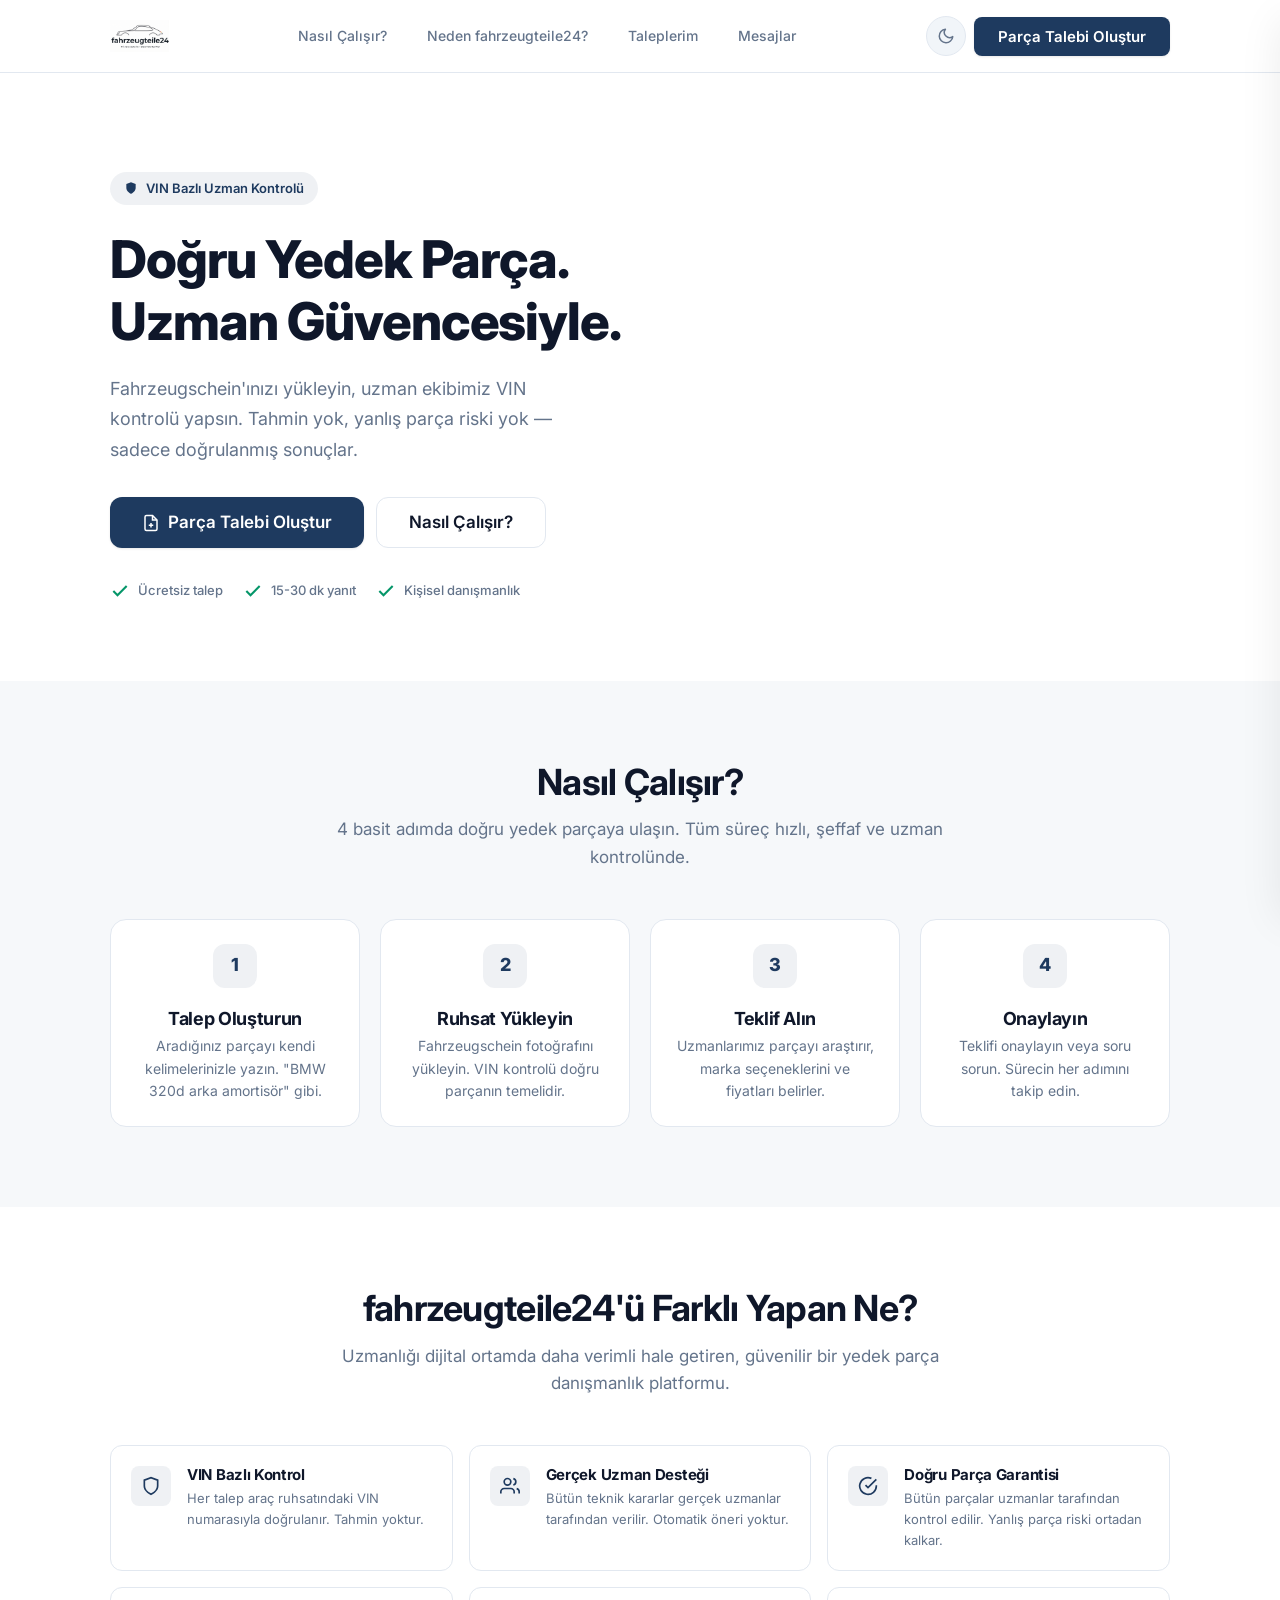
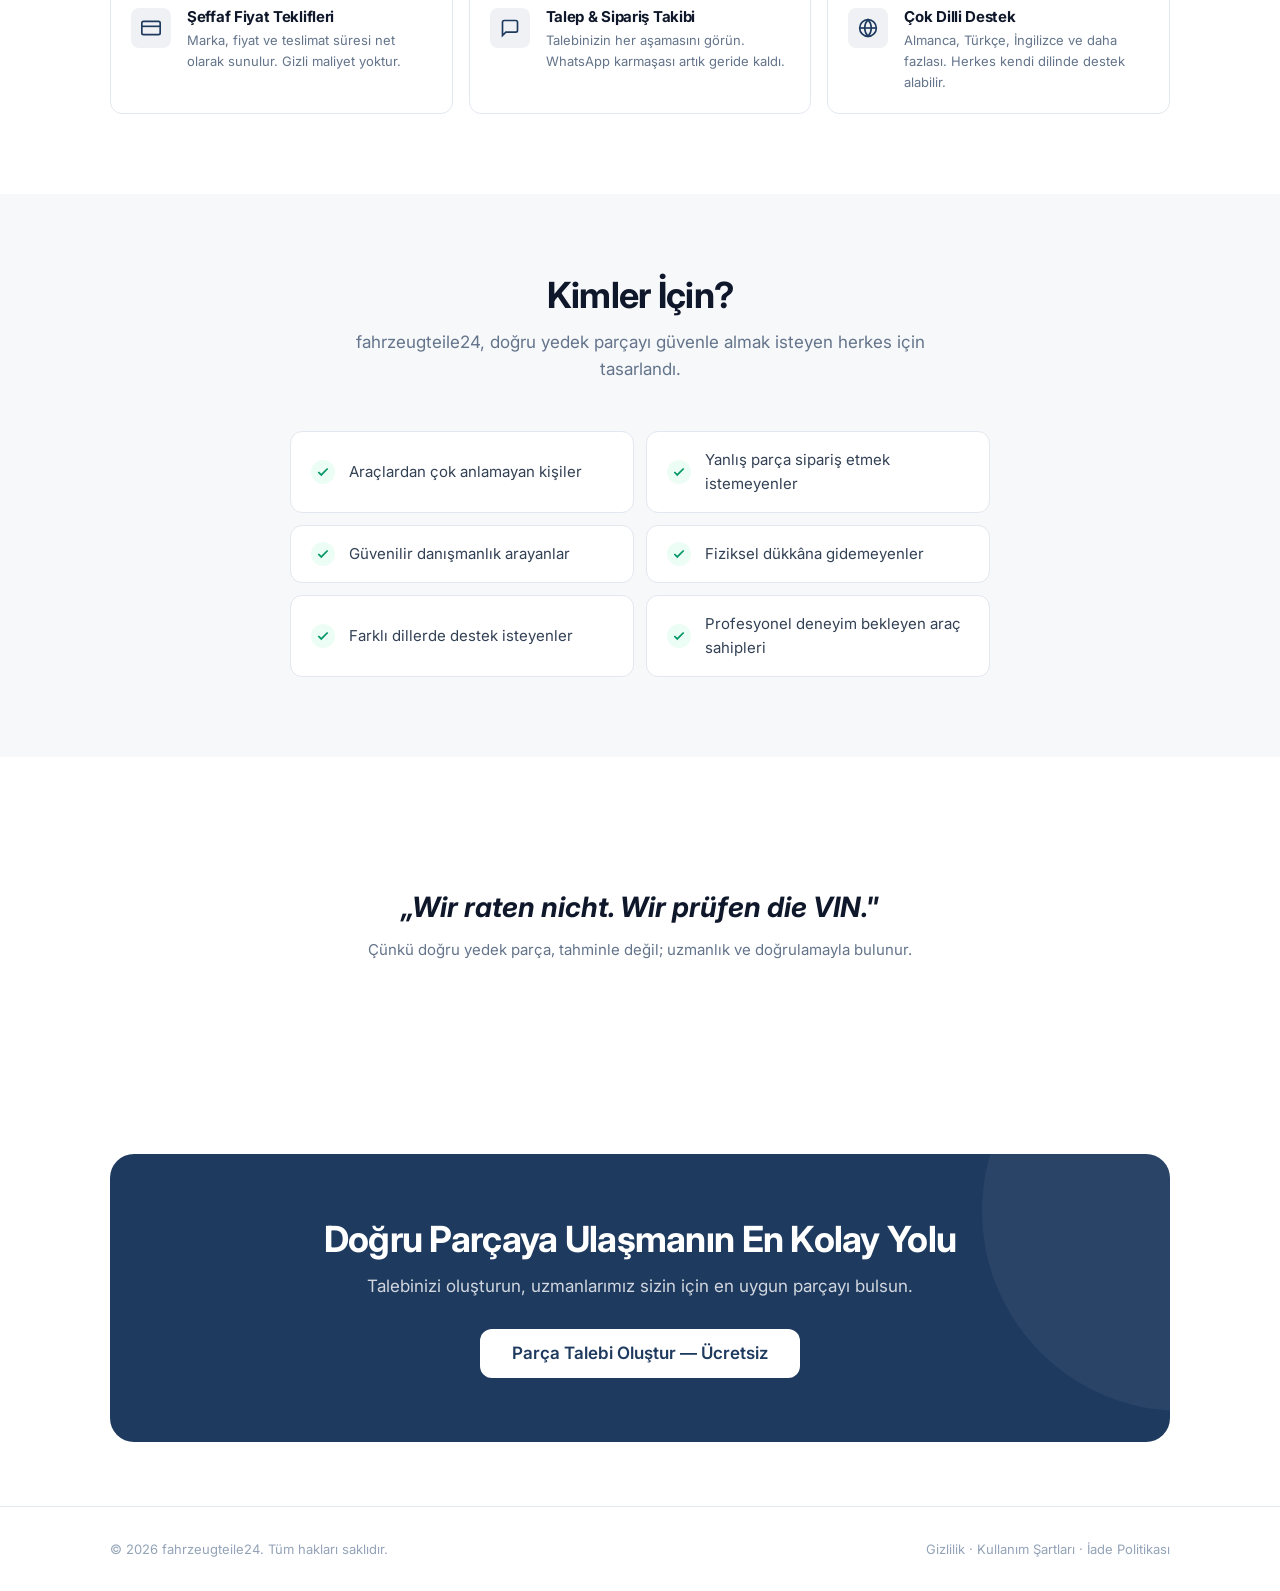
==== commit b3e1d34c: "Add custom logos with dark/light mode toggle" ====
--- a/index.html
+++ b/index.html
@@ -1,4 +1,4 @@
-﻿<!DOCTYPE html>
+<!DOCTYPE html>
 <html lang="tr">
 <head>
   <meta charset="UTF-8">
@@ -14,10 +14,8 @@
   <nav class="navbar" id="navbar">
     <div class="navbar-inner">
       <a href="#" class="navbar-brand" onclick="closeFlow()">
-        <div class="navbar-logo">
-          <svg viewBox="0 0 24 24"><path d="M12 22s8-4 8-10V5l-8-3-8 3v7c0 6 8 10 8 10z"/></svg>
-        </div>
-        <div class="navbar-brand-text">fahrzeugteile<span>24</span></div>
+        <img src="assets/images/logo-light.png" alt="fahrzeugteile24" class="logo-img light-logo">
+        <img src="assets/images/logo-dark.png" alt="fahrzeugteile24" class="logo-img dark-logo">
       </a>
 
       <div class="navbar-links">
--- a/css/design-system.css
+++ b/css/design-system.css
@@ -1,4 +1,4 @@
-﻿/* ═══════════════════════════════════════════════════════
+/* ═══════════════════════════════════════════════════════
    fahrzeugteile24 Design System — Light Premium Automotive Theme
    BMW/Mercedes Inspired · Trust-First · Clean & Elegant
    ═══════════════════════════════════════════════════════ */
@@ -517,3 +517,24 @@
 .reveal-group > .reveal:nth-child(4) { transition-delay: 0.3s; }
 .reveal-group > .reveal:nth-child(5) { transition-delay: 0.4s; }
 .reveal-group > .reveal:nth-child(6) { transition-delay: 0.5s; }
+
+/* ─── Logo Styles ─── */
+.logo-img {
+  height: 28px;
+  width: auto;
+  transition: opacity 0.3s ease;
+}
+
+@media (min-width: 768px) {
+  .logo-img {
+    height: 32px;
+  }
+}
+
+/* Light Theme (Default) */
+[data-theme="light"] .light-logo { display: block; }
+[data-theme="light"] .dark-logo { display: none; }
+
+/* Dark Theme */
+[data-theme="dark"] .light-logo { display: none; }
+[data-theme="dark"] .dark-logo { display: block; }
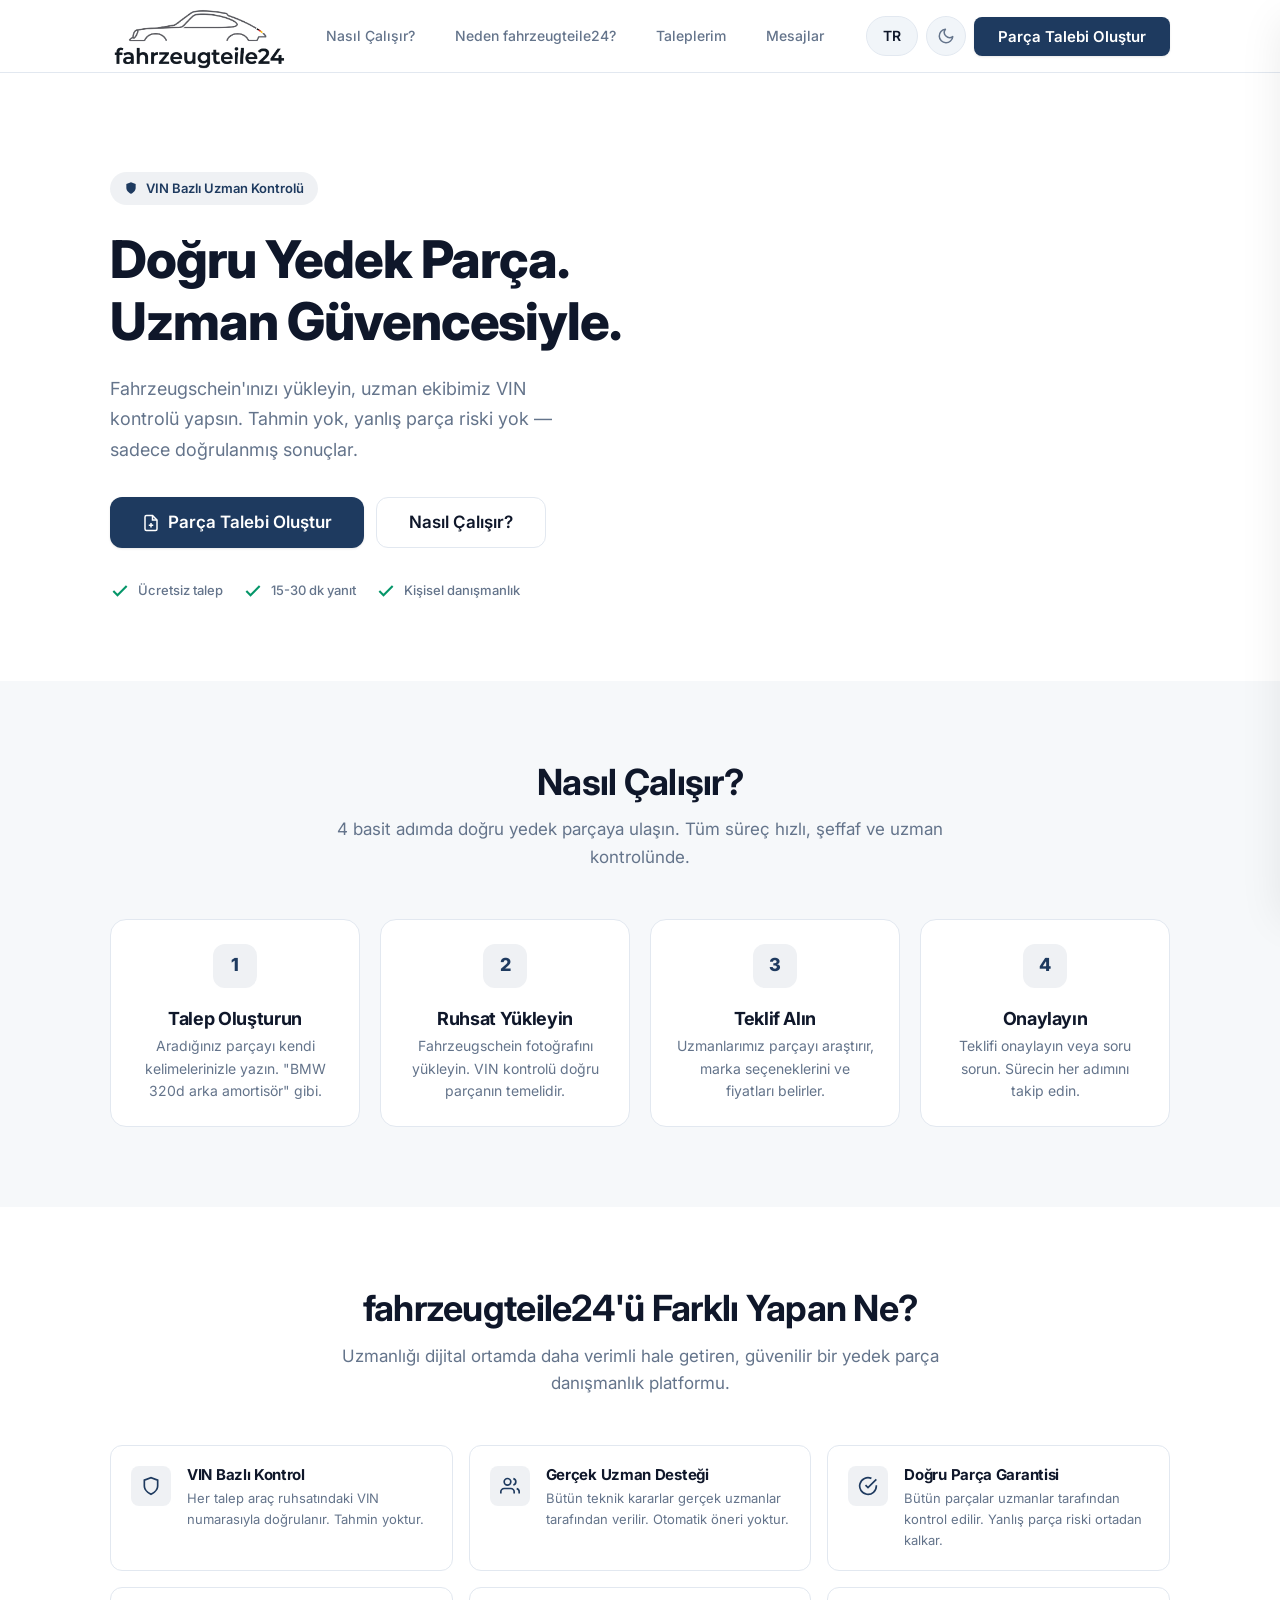
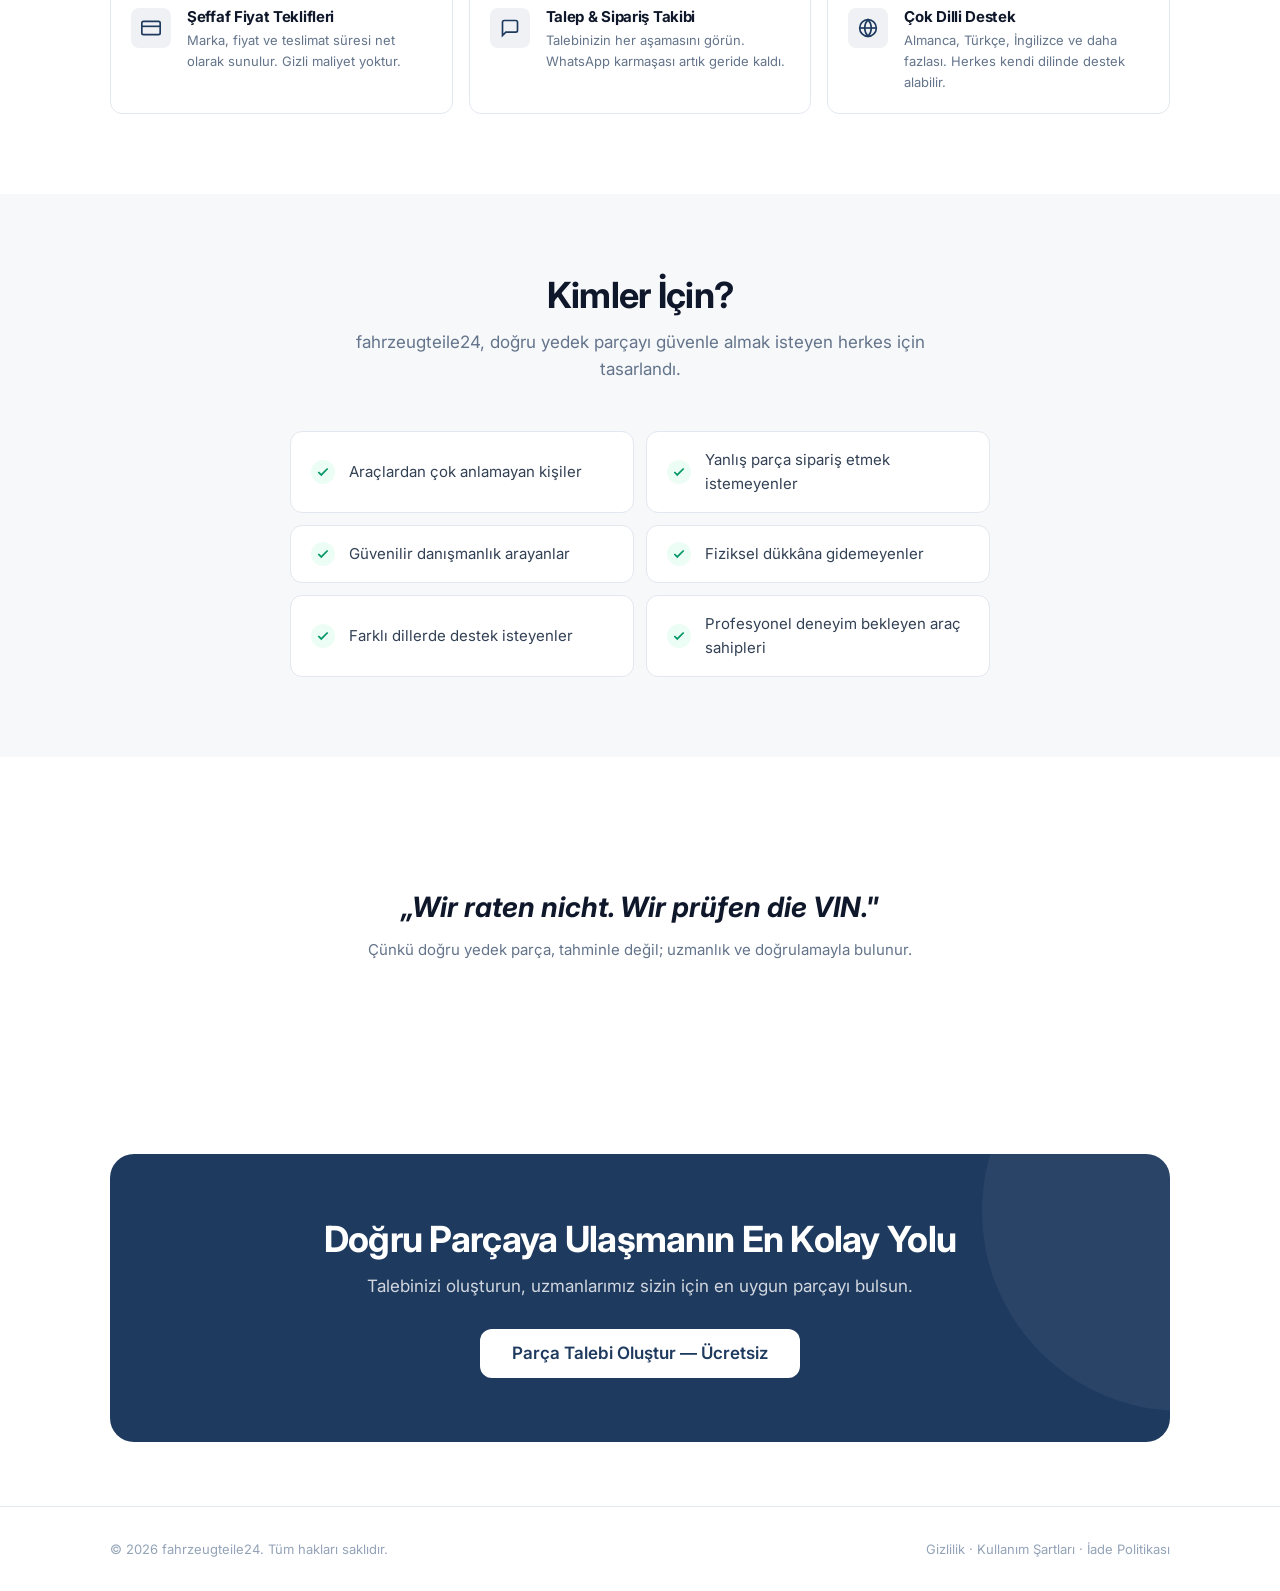
==== commit 9206d2a5: "Update logo size and add language switcher with typewriter effect" ====
--- a/index.html
+++ b/index.html
@@ -19,18 +19,30 @@
       </a>
 
       <div class="navbar-links">
-        <a href="#nasil-calisir" class="navbar-link">Nasıl Çalışır?</a>
-        <a href="#guven" class="navbar-link">Neden fahrzeugteile24?</a>
-        <a href="#" class="navbar-link" onclick="showPage('requests'); return false;">Taleplerim</a>
-        <a href="#" class="navbar-link">Mesajlar</a>
+        <a href="#nasil-calisir" class="navbar-link" data-i18n="nav_how">Nasıl Çalışır?</a>
+        <a href="#guven" class="navbar-link" data-i18n="nav_why">Neden fahrzeugteile24?</a>
+        <a href="#" class="navbar-link" onclick="showPage('requests'); return false;" data-i18n="nav_req">Taleplerim</a>
+        <a href="#" class="navbar-link" data-i18n="nav_msgs">Mesajlar</a>
       </div>
 
       <div class="navbar-actions">
+        <div class="lang-selector">
+          <button class="lang-btn" onclick="toggleLangMenu()" id="currentLangBtn">TR</button>
+          <div class="lang-menu" id="langMenu">
+            <a href="#" onclick="changeLang('TR'); return false;">TR</a>
+            <a href="#" onclick="changeLang('DE'); return false;">DE</a>
+            <a href="#" onclick="changeLang('EN'); return false;">EN</a>
+            <a href="#" onclick="changeLang('FR'); return false;">FR</a>
+            <a href="#" onclick="changeLang('IT'); return false;">IT</a>
+            <a href="#" onclick="changeLang('ES'); return false;">ES</a>
+            <a href="#" onclick="changeLang('RU'); return false;">RU</a>
+          </div>
+        </div>
         <button class="theme-toggle" id="themeToggle" title="Tema değiştir">
           <svg class="icon-moon" width="18" height="18" viewBox="0 0 24 24" fill="none" stroke="currentColor" stroke-width="2" stroke-linecap="round" stroke-linejoin="round"><path d="M21 12.79A9 9 0 1 1 11.21 3 7 7 0 0 0 21 12.79z"/></svg>
           <svg class="icon-sun" width="18" height="18" viewBox="0 0 24 24" fill="none" stroke="currentColor" stroke-width="2" stroke-linecap="round" stroke-linejoin="round"><circle cx="12" cy="12" r="5"/><line x1="12" y1="1" x2="12" y2="3"/><line x1="12" y1="21" x2="12" y2="23"/><line x1="4.22" y1="4.22" x2="5.64" y2="5.64"/><line x1="18.36" y1="18.36" x2="19.78" y2="19.78"/><line x1="1" y1="12" x2="3" y2="12"/><line x1="21" y1="12" x2="23" y2="12"/><line x1="4.22" y1="19.78" x2="5.64" y2="18.36"/><line x1="18.36" y1="5.64" x2="19.78" y2="4.22"/></svg>
         </button>
-        <a href="#" class="btn btn-primary navbar-cta" onclick="openFlow(); return false;">Parça Talebi Oluştur</a>
+        <a href="#" class="btn btn-primary navbar-cta" onclick="openFlow(); return false;" data-i18n="nav_cta">Parça Talebi Oluştur</a>
         <button class="mobile-menu-btn" onclick="toggleMobileMenu()">
           <span></span><span></span><span></span>
         </button>
@@ -68,14 +80,14 @@
       <div class="container">
         <div class="hero-inner">
           <div class="hero-content">
-            <div class="hero-eyebrow reveal">
+            <div class="hero-eyebrow reveal" data-i18n="hero_eyebrow">
               <svg width="14" height="14" viewBox="0 0 24 24" fill="currentColor"><path d="M12 22s8-4 8-10V5l-8-3-8 3v7c0 6 8 10 8 10z"/></svg>
               VIN Bazlı Uzman Kontrolü
             </div>
 
-            <h1 class="reveal">Doğru Yedek Parça.<br>Uzman Güvencesiyle.</h1>
+            <h1 class="reveal" data-i18n="hero_title">Doğru Yedek Parça.<br>Uzman Güvencesiyle.</h1>
             
-            <p class="hero-desc reveal">
+            <p class="hero-desc reveal" data-i18n="hero_desc">
               Fahrzeugschein'ınızı yükleyin, uzman ekibimiz VIN kontrolü yapsın. 
               Tahmin yok, yanlış parça riski yok — sadece doğrulanmış sonuçlar.
             </p>
@@ -83,23 +95,23 @@
             <div class="hero-actions reveal">
               <button class="btn btn-primary btn-lg" onclick="openFlow()">
                 <svg width="18" height="18" viewBox="0 0 24 24" fill="none" stroke="currentColor" stroke-width="2"><path d="M14 2H6a2 2 0 0 0-2 2v16a2 2 0 0 0 2 2h12a2 2 0 0 0 2-2V8z"/><polyline points="14 2 14 8 20 8"/><line x1="12" y1="18" x2="12" y2="12"/><line x1="9" y1="15" x2="15" y2="15"/></svg>
-                Parça Talebi Oluştur
+                <span data-i18n="hero_btn_primary">Parça Talebi Oluştur</span>
               </button>
-              <a href="#nasil-calisir" class="btn btn-secondary btn-lg">Nasıl Çalışır?</a>
+              <a href="#nasil-calisir" class="btn btn-secondary btn-lg" data-i18n="hero_btn_secondary">Nasıl Çalışır?</a>
             </div>
 
             <div class="hero-trust reveal">
               <div class="hero-trust-item">
                 <svg class="hero-trust-icon" viewBox="0 0 24 24" fill="none" stroke="currentColor" stroke-width="2.5"><polyline points="20 6 9 17 4 12"/></svg>
-                Ücretsiz talep
+                <span data-i18n="hero_trust_1">Ücretsiz talep</span>
               </div>
               <div class="hero-trust-item">
                 <svg class="hero-trust-icon" viewBox="0 0 24 24" fill="none" stroke="currentColor" stroke-width="2.5"><polyline points="20 6 9 17 4 12"/></svg>
-                15-30 dk yanıt
+                <span data-i18n="hero_trust_2">15-30 dk yanıt</span>
               </div>
               <div class="hero-trust-item">
                 <svg class="hero-trust-icon" viewBox="0 0 24 24" fill="none" stroke="currentColor" stroke-width="2.5"><polyline points="20 6 9 17 4 12"/></svg>
-                Kişisel danışmanlık
+                <span data-i18n="hero_trust_3">Kişisel danışmanlık</span>
               </div>
             </div>
           </div>
@@ -111,40 +123,40 @@
     <section class="section section-alt" id="nasil-calisir">
       <div class="container">
         <div class="section-header reveal">
-          <h2>Nasıl Çalışır?</h2>
-          <p>4 basit adımda doğru yedek parçaya ulaşın. Tüm süreç hızlı, şeffaf ve uzman kontrolünde.</p>
+          <h2 data-i18n="steps_title">Nasıl Çalışır?</h2>
+          <p data-i18n="steps_desc">4 basit adımda doğru yedek parçaya ulaşın. Tüm süreç hızlı, şeffaf ve uzman kontrolünde.</p>
         </div>
 
         <div class="steps-grid reveal-group">
           <div class="step-card reveal">
             <div class="step-number">1</div>
             <div class="step-content">
-              <h4>Talep Oluşturun</h4>
-              <p>Aradığınız parçayı kendi kelimelerinizle yazın. "BMW 320d arka amortisör" gibi.</p>
+              <h4 data-i18n="step1_title">Talep Oluşturun</h4>
+              <p data-i18n="step1_desc">Aradığınız parçayı kendi kelimelerinizle yazın. "BMW 320d arka amortisör" gibi.</p>
             </div>
           </div>
 
           <div class="step-card reveal">
             <div class="step-number">2</div>
             <div class="step-content">
-              <h4>Ruhsat Yükleyin</h4>
-              <p>Fahrzeugschein fotoğrafını yükleyin. VIN kontrolü doğru parçanın temelidir.</p>
+              <h4 data-i18n="step2_title">Ruhsat Yükleyin</h4>
+              <p data-i18n="step2_desc">Fahrzeugschein fotoğrafını yükleyin. VIN kontrolü doğru parçanın temelidir.</p>
             </div>
           </div>
 
           <div class="step-card reveal">
             <div class="step-number">3</div>
             <div class="step-content">
-              <h4>Teklif Alın</h4>
-              <p>Uzmanlarımız parçayı araştırır, marka seçeneklerini ve fiyatları belirler.</p>
+              <h4 data-i18n="step3_title">Teklif Alın</h4>
+              <p data-i18n="step3_desc">Uzmanlarımız parçayı araştırır, marka seçeneklerini ve fiyatları belirler.</p>
             </div>
           </div>
 
           <div class="step-card reveal">
             <div class="step-number">4</div>
             <div class="step-content">
-              <h4>Onaylayın</h4>
-              <p>Teklifi onaylayın veya soru sorun. Sürecin her adımını takip edin.</p>
+              <h4 data-i18n="step4_title">Onaylayın</h4>
+              <p data-i18n="step4_desc">Teklifi onaylayın veya soru sorun. Sürecin her adımını takip edin.</p>
             </div>
           </div>
         </div>
@@ -155,8 +167,8 @@
     <section class="section" id="guven">
       <div class="container">
         <div class="section-header reveal">
-          <h2>fahrzeugteile24'ü Farklı Yapan Ne?</h2>
-          <p>Uzmanlığı dijital ortamda daha verimli hale getiren, güvenilir bir yedek parça danışmanlık platformu.</p>
+          <h2 data-i18n="trust_title">fahrzeugteile24'ü Farklı Yapan Ne?</h2>
+          <p data-i18n="trust_desc">Uzmanlığı dijital ortamda daha verimli hale getiren, güvenilir bir yedek parça danışmanlık platformu.</p>
         </div>
 
         <div class="trust-grid reveal-group">
@@ -165,8 +177,8 @@
               <svg width="20" height="20" viewBox="0 0 24 24" fill="none" stroke="currentColor" stroke-width="2"><path d="M12 22s8-4 8-10V5l-8-3-8 3v7c0 6 8 10 8 10z"/></svg>
             </div>
             <div>
-              <h4>VIN Bazlı Kontrol</h4>
-              <p>Her talep araç ruhsatındaki VIN numarasıyla doğrulanır. Tahmin yoktur.</p>
+              <h4 data-i18n="trust1_title">VIN Bazlı Kontrol</h4>
+              <p data-i18n="trust1_desc">Her talep araç ruhsatındaki VIN numarasıyla doğrulanır. Tahmin yoktur.</p>
             </div>
           </div>
 
@@ -175,8 +187,8 @@
               <svg width="20" height="20" viewBox="0 0 24 24" fill="none" stroke="currentColor" stroke-width="2"><path d="M17 21v-2a4 4 0 0 0-4-4H5a4 4 0 0 0-4 4v2"/><circle cx="9" cy="7" r="4"/><path d="M23 21v-2a4 4 0 0 0-3-3.87"/><path d="M16 3.13a4 4 0 0 1 0 7.75"/></svg>
             </div>
             <div>
-              <h4>Gerçek Uzman Desteği</h4>
-              <p>Bütün teknik kararlar gerçek uzmanlar tarafından verilir. Otomatik öneri yoktur.</p>
+              <h4 data-i18n="trust2_title">Gerçek Uzman Desteği</h4>
+              <p data-i18n="trust2_desc">Bütün teknik kararlar gerçek uzmanlar tarafından verilir. Otomatik öneri yoktur.</p>
             </div>
           </div>
 
@@ -185,8 +197,8 @@
               <svg width="20" height="20" viewBox="0 0 24 24" fill="none" stroke="currentColor" stroke-width="2"><path d="M22 11.08V12a10 10 0 1 1-5.93-9.14"/><polyline points="22 4 12 14.01 9 11.01"/></svg>
             </div>
             <div>
-              <h4>Doğru Parça Garantisi</h4>
-              <p>Bütün parçalar uzmanlar tarafından kontrol edilir. Yanlış parça riski ortadan kalkar.</p>
+              <h4 data-i18n="trust3_title">Doğru Parça Garantisi</h4>
+              <p data-i18n="trust3_desc">Bütün parçalar uzmanlar tarafından kontrol edilir. Yanlış parça riski ortadan kalkar.</p>
             </div>
           </div>
 
@@ -195,8 +207,8 @@
               <svg width="20" height="20" viewBox="0 0 24 24" fill="none" stroke="currentColor" stroke-width="2"><rect x="1" y="4" width="22" height="16" rx="2" ry="2"/><line x1="1" y1="10" x2="23" y2="10"/></svg>
             </div>
             <div>
-              <h4>Şeffaf Fiyat Teklifleri</h4>
-              <p>Marka, fiyat ve teslimat süresi net olarak sunulur. Gizli maliyet yoktur.</p>
+              <h4 data-i18n="trust4_title">Şeffaf Fiyat Teklifleri</h4>
+              <p data-i18n="trust4_desc">Marka, fiyat ve teslimat süresi net olarak sunulur. Gizli maliyet yoktur.</p>
             </div>
           </div>
 
@@ -205,8 +217,8 @@
               <svg width="20" height="20" viewBox="0 0 24 24" fill="none" stroke="currentColor" stroke-width="2"><path d="M21 15a2 2 0 0 1-2 2H7l-4 4V5a2 2 0 0 1 2-2h14a2 2 0 0 1 2 2z"/></svg>
             </div>
             <div>
-              <h4>Talep & Sipariş Takibi</h4>
-              <p>Talebinizin her aşamasını görün. WhatsApp karmaşası artık geride kaldı.</p>
+              <h4 data-i18n="trust5_title">Talep & Sipariş Takibi</h4>
+              <p data-i18n="trust5_desc">Talebinizin her aşamasını görün. WhatsApp karmaşası artık geride kaldı.</p>
             </div>
           </div>
 
@@ -215,8 +227,8 @@
               <svg width="20" height="20" viewBox="0 0 24 24" fill="none" stroke="currentColor" stroke-width="2"><circle cx="12" cy="12" r="10"/><line x1="2" y1="12" x2="22" y2="12"/><path d="M12 2a15.3 15.3 0 0 1 4 10 15.3 15.3 0 0 1-4 10 15.3 15.3 0 0 1-4-10 15.3 15.3 0 0 1 4-10z"/></svg>
             </div>
             <div>
-              <h4>Çok Dilli Destek</h4>
-              <p>Almanca, Türkçe, İngilizce ve daha fazlası. Herkes kendi dilinde destek alabilir.</p>
+              <h4 data-i18n="trust6_title">Çok Dilli Destek</h4>
+              <p data-i18n="trust6_desc">Almanca, Türkçe, İngilizce ve daha fazlası. Herkes kendi dilinde destek alabilir.</p>
             </div>
           </div>
         </div>
@@ -227,8 +239,8 @@
     <section class="section section-alt" id="kimler-icin">
       <div class="container">
         <div class="section-header reveal">
-          <h2>Kimler İçin?</h2>
-          <p>fahrzeugteile24, doğru yedek parçayı güvenle almak isteyen herkes için tasarlandı.</p>
+          <h2 data-i18n="aud_title">Kimler İçin?</h2>
+          <p data-i18n="aud_desc">fahrzeugteile24, doğru yedek parçayı güvenle almak isteyen herkes için tasarlandı.</p>
         </div>
 
         <div class="audience-list reveal-group">
@@ -236,37 +248,37 @@
             <div class="audience-check">
               <svg width="14" height="14" viewBox="0 0 24 24" fill="none" stroke="currentColor" stroke-width="3"><polyline points="20 6 9 17 4 12"/></svg>
             </div>
-            Araçlardan çok anlamayan kişiler
+            <span data-i18n="aud1">Araçlardan çok anlamayan kişiler</span>
           </div>
           <div class="audience-item reveal">
             <div class="audience-check">
               <svg width="14" height="14" viewBox="0 0 24 24" fill="none" stroke="currentColor" stroke-width="3"><polyline points="20 6 9 17 4 12"/></svg>
             </div>
-            Yanlış parça sipariş etmek istemeyenler
+            <span data-i18n="aud2">Yanlış parça sipariş etmek istemeyenler</span>
           </div>
           <div class="audience-item reveal">
             <div class="audience-check">
               <svg width="14" height="14" viewBox="0 0 24 24" fill="none" stroke="currentColor" stroke-width="3"><polyline points="20 6 9 17 4 12"/></svg>
             </div>
-            Güvenilir danışmanlık arayanlar
+            <span data-i18n="aud3">Güvenilir danışmanlık arayanlar</span>
           </div>
           <div class="audience-item reveal">
             <div class="audience-check">
               <svg width="14" height="14" viewBox="0 0 24 24" fill="none" stroke="currentColor" stroke-width="3"><polyline points="20 6 9 17 4 12"/></svg>
             </div>
-            Fiziksel dükkâna gidemeyenler
+            <span data-i18n="aud4">Fiziksel dükkâna gidemeyenler</span>
           </div>
           <div class="audience-item reveal">
             <div class="audience-check">
               <svg width="14" height="14" viewBox="0 0 24 24" fill="none" stroke="currentColor" stroke-width="3"><polyline points="20 6 9 17 4 12"/></svg>
             </div>
-            Farklı dillerde destek isteyenler
+            <span data-i18n="aud5">Farklı dillerde destek isteyenler</span>
           </div>
           <div class="audience-item reveal">
             <div class="audience-check">
               <svg width="14" height="14" viewBox="0 0 24 24" fill="none" stroke="currentColor" stroke-width="3"><polyline points="20 6 9 17 4 12"/></svg>
             </div>
-            Profesyonel deneyim bekleyen araç sahipleri
+            <span data-i18n="aud6">Profesyonel deneyim bekleyen araç sahipleri</span>
           </div>
         </div>
       </div>
@@ -276,8 +288,8 @@
     <section class="section">
       <div class="container">
         <div class="quote-section reveal">
-          <p class="quote-text">„Wir raten nicht. Wir prüfen die VIN."</p>
-          <p class="quote-sub">Çünkü doğru yedek parça, tahminle değil; uzmanlık ve doğrulamayla bulunur.</p>
+          <p class="quote-text" data-i18n="quote_text">„Wir raten nicht. Wir prüfen die VIN."</p>
+          <p class="quote-sub" data-i18n="quote_sub">Çünkü doğru yedek parça, tahminle değil; uzmanlık ve doğrulamayla bulunur.</p>
         </div>
       </div>
     </section>
@@ -286,9 +298,9 @@
     <section class="cta-section">
       <div class="container">
         <div class="cta-box reveal">
-          <h2>Doğru Parçaya Ulaşmanın En Kolay Yolu</h2>
-          <p>Talebinizi oluşturun, uzmanlarımız sizin için en uygun parçayı bulsun.</p>
-          <button class="btn btn-lg" onclick="openFlow()">
+          <h2 data-i18n="cta_title">Doğru Parçaya Ulaşmanın En Kolay Yolu</h2>
+          <p data-i18n="cta_desc">Talebinizi oluşturun, uzmanlarımız sizin için en uygun parçayı bulsun.</p>
+          <button class="btn btn-lg" onclick="openFlow()" data-i18n="cta_btn">
             Parça Talebi Oluştur — Ücretsiz
           </button>
         </div>
@@ -299,11 +311,11 @@
     <footer class="footer">
       <div class="container">
         <div class="footer-inner">
-          <div class="footer-text">© 2026 fahrzeugteile24. Tüm hakları saklıdır.</div>
+          <div class="footer-text" data-i18n="footer_copy">© 2026 fahrzeugteile24. Tüm hakları saklıdır.</div>
           <div class="footer-text">
-            <a href="#" style="color: var(--text-muted);">Gizlilik</a> · 
-            <a href="#" style="color: var(--text-muted);">Kullanım Şartları</a> · 
-            <a href="#" style="color: var(--text-muted);">İade Politikası</a>
+            <a href="#" style="color: var(--text-muted);" data-i18n="footer_privacy">Gizlilik</a> · 
+            <a href="#" style="color: var(--text-muted);" data-i18n="footer_terms">Kullanım Şartları</a> · 
+            <a href="#" style="color: var(--text-muted);" data-i18n="footer_returns">İade Politikası</a>
           </div>
         </div>
       </div>
@@ -520,17 +532,17 @@
         <button class="flow-back-btn" onclick="closeFlow()">
           <svg width="18" height="18" viewBox="0 0 24 24" fill="none" stroke="currentColor" stroke-width="2"><path d="M15 18l-6-6 6-6"/></svg>
         </button>
-        <span class="flow-header-title">Parça Talebi</span>
+        <span class="flow-header-title" data-i18n="flow1_title">Parça Talebi</span>
         <span class="flow-header-step">1 / 4</span>
       </div>
 
       <div class="flow-progress">
         <div class="flow-progress-inner">
           <div class="progress-track">
-            <div class="progress-step active"><div class="progress-dot">1</div><div class="progress-label">Parça</div></div>
-            <div class="progress-step"><div class="progress-dot">2</div><div class="progress-label">Ruhsat</div></div>
-            <div class="progress-step"><div class="progress-dot">3</div><div class="progress-label">Ek Bilgi</div></div>
-            <div class="progress-step"><div class="progress-dot">4</div><div class="progress-label">Gönder</div></div>
+            <div class="progress-step active"><div class="progress-dot">1</div><div class="progress-label" data-i18n="flow_prog1">Parça</div></div>
+            <div class="progress-step"><div class="progress-dot">2</div><div class="progress-label" data-i18n="flow_prog2">Ruhsat</div></div>
+            <div class="progress-step"><div class="progress-dot">3</div><div class="progress-label" data-i18n="flow_prog3">Ek Bilgi</div></div>
+            <div class="progress-step"><div class="progress-dot">4</div><div class="progress-label" data-i18n="flow_prog4">Gönder</div></div>
           </div>
         </div>
       </div>
@@ -538,28 +550,28 @@
       <div class="flow-body">
         <div class="flow-form">
           <div>
-            <h2>Hangi parçayı arıyorsunuz?</h2>
-            <p class="subtitle">Aradığınız parçayı seçin veya kısaca tanımlayın.</p>
+            <h2 data-i18n="flow1_h2">Hangi parçayı arıyorsunuz?</h2>
+            <p class="subtitle" data-i18n="flow1_sub">Aradığınız parçayı seçin veya kısaca tanımlayın.</p>
           </div>
 
           <div class="chip-group">
-            <button class="chip" onclick="selectChip(this)">Fren Balataları</button>
-            <button class="chip" onclick="selectChip(this)">Amortisör</button>
-            <button class="chip" onclick="selectChip(this)">Far / Aydınlatma</button>
-            <button class="chip" onclick="selectChip(this)">Yağ Filtresi</button>
-            <button class="chip" onclick="selectChip(this)">Akü</button>
-            <button class="chip" onclick="selectChip(this)">Diğer</button>
+            <button class="chip" onclick="selectChip(this)" data-i18n="flow1_chip1">Fren Balataları</button>
+            <button class="chip" onclick="selectChip(this)" data-i18n="flow1_chip2">Amortisör</button>
+            <button class="chip" onclick="selectChip(this)" data-i18n="flow1_chip3">Far / Aydınlatma</button>
+            <button class="chip" onclick="selectChip(this)" data-i18n="flow1_chip4">Yağ Filtresi</button>
+            <button class="chip" onclick="selectChip(this)" data-i18n="flow1_chip5">Akü</button>
+            <button class="chip" onclick="selectChip(this)" data-i18n="flow1_chip6">Diğer</button>
           </div>
 
           <div class="field-group">
-            <label class="input-label">Parça Tanımı</label>
-            <textarea class="input" placeholder="Örn: 2017 BMW 320d için arka sağ amortisör arıyorum..."></textarea>
+            <label class="input-label" data-i18n="flow1_label">Parça Tanımı</label>
+            <textarea class="input" placeholder="Örn: 2017 BMW 320d için arka sağ amortisör arıyorum..." data-i18n="flow1_ph"></textarea>
           </div>
         </div>
       </div>
 
       <div class="flow-footer">
-        <button class="btn btn-primary btn-lg btn-block" onclick="goToStep(2)">Devam Et</button>
+        <button class="btn btn-primary btn-lg btn-block" onclick="goToStep(2)" data-i18n="flow_next">Devam Et</button>
       </div>
     </div>
 
@@ -569,17 +581,17 @@
         <button class="flow-back-btn" onclick="goToStep(1)">
           <svg width="18" height="18" viewBox="0 0 24 24" fill="none" stroke="currentColor" stroke-width="2"><path d="M15 18l-6-6 6-6"/></svg>
         </button>
-        <span class="flow-header-title">Araç Ruhsatı</span>
+        <span class="flow-header-title" data-i18n="flow2_title">Araç Ruhsatı</span>
         <span class="flow-header-step">2 / 4</span>
       </div>
 
       <div class="flow-progress">
         <div class="flow-progress-inner">
           <div class="progress-track">
-            <div class="progress-step completed"><div class="progress-dot">✓</div><div class="progress-label">Parça</div></div>
-            <div class="progress-step active"><div class="progress-dot">2</div><div class="progress-label">Ruhsat</div></div>
-            <div class="progress-step"><div class="progress-dot">3</div><div class="progress-label">Ek Bilgi</div></div>
-            <div class="progress-step"><div class="progress-dot">4</div><div class="progress-label">Gönder</div></div>
+            <div class="progress-step completed"><div class="progress-dot">✓</div><div class="progress-label" data-i18n="flow_prog1">Parça</div></div>
+            <div class="progress-step active"><div class="progress-dot">2</div><div class="progress-label" data-i18n="flow_prog2">Ruhsat</div></div>
+            <div class="progress-step"><div class="progress-dot">3</div><div class="progress-label" data-i18n="flow_prog3">Ek Bilgi</div></div>
+            <div class="progress-step"><div class="progress-dot">4</div><div class="progress-label" data-i18n="flow_prog4">Gönder</div></div>
           </div>
         </div>
       </div>
@@ -587,8 +599,8 @@
       <div class="flow-body">
         <div class="flow-form">
           <div>
-            <h2>Fahrzeugschein Gerekli</h2>
-            <p class="subtitle">Doğru parçayı bulabilmemiz için VIN kontrolü şarttır. Aynı modelin farklı motor ve donanım varyasyonları olabilir.</p>
+            <h2 data-i18n="flow2_h2">Fahrzeugschein Gerekli</h2>
+            <p class="subtitle" data-i18n="flow2_sub">Doğru parçayı bulabilmemiz için VIN kontrolü şarttır. Aynı modelin farklı motor ve donanım varyasyonları olabilir.</p>
           </div>
 
           <div class="upload-area" onclick="simulateUpload(this)">
@@ -596,30 +608,30 @@
               <svg width="24" height="24" viewBox="0 0 24 24" fill="none" stroke="currentColor" stroke-width="2"><path d="M21 15v4a2 2 0 0 1-2 2H5a2 2 0 0 1-2-2v-4"/><polyline points="17 8 12 3 7 8"/><line x1="12" y1="3" x2="12" y2="15"/></svg>
             </div>
             <div>
-              <p style="font-weight: 600; color: var(--text-heading); margin-bottom: 4px;">Ruhsat fotoğrafını yükleyin</p>
-              <p class="text-muted" style="font-size: 0.8125rem;">JPG, PNG veya PDF · Maks. 10 MB</p>
+              <p style="font-weight: 600; color: var(--text-heading); margin-bottom: 4px;" data-i18n="flow2_up_title">Ruhsat fotoğrafını yükleyin</p>
+              <p class="text-muted" style="font-size: 0.8125rem;" data-i18n="flow2_up_sub">JPG, PNG veya PDF · Maks. 10 MB</p>
             </div>
           </div>
 
           <div class="upload-actions">
             <button class="btn btn-secondary" onclick="simulateUpload(document.querySelector('.upload-area'))">
               <svg width="16" height="16" viewBox="0 0 24 24" fill="none" stroke="currentColor" stroke-width="2"><path d="M23 19a2 2 0 0 1-2 2H3a2 2 0 0 1-2-2V8a2 2 0 0 1 2-2h4l2-3h6l2 3h4a2 2 0 0 1 2 2z"/><circle cx="12" cy="13" r="4"/></svg>
-              Kamera
+              <span data-i18n="flow2_cam">Kamera</span>
             </button>
             <button class="btn btn-secondary" onclick="simulateUpload(document.querySelector('.upload-area'))">
               <svg width="16" height="16" viewBox="0 0 24 24" fill="none" stroke="currentColor" stroke-width="2"><path d="M13 2H6a2 2 0 0 0-2 2v16a2 2 0 0 0 2 2h12a2 2 0 0 0 2-2V9z"/><polyline points="13 2 13 9 20 9"/></svg>
-              Dosya Seç
+              <span data-i18n="flow2_file">Dosya Seç</span>
             </button>
           </div>
 
           <div class="file-pill" id="filePill" style="display: none;">
             <svg width="14" height="14" viewBox="0 0 24 24" fill="none" stroke="currentColor" stroke-width="2.5"><polyline points="20 6 9 17 4 12"/></svg>
-            fahrzeugschein.jpg yüklendi
+            <span data-i18n="flow2_success">fahrzeugschein.jpg yüklendi</span>
           </div>
 
           <div class="info-note">
             <svg width="16" height="16" viewBox="0 0 24 24" fill="none" stroke="currentColor" stroke-width="2"><circle cx="12" cy="12" r="10"/><line x1="12" y1="8" x2="12" y2="12"/><line x1="12" y1="16" x2="12.01" y2="16"/></svg>
-            Fahrzeugschein olmadan talep işleme alınamaz. Bu, doğru parça tespitinin temelidir.
+            <span data-i18n="flow2_note">Fahrzeugschein olmadan talep işleme alınamaz. Bu, doğru parça tespitinin temelidir.</span>
           </div>
         </div>
       </div>
--- a/css/design-system.css
+++ b/css/design-system.css
@@ -520,14 +520,14 @@
 
 /* ─── Logo Styles ─── */
 .logo-img {
-  height: 28px;
+  height: 54px; /* Reduced by 15% */
   width: auto;
   transition: opacity 0.3s ease;
 }
 
 @media (min-width: 768px) {
   .logo-img {
-    height: 32px;
+    height: 68px; /* Reduced by 15% */
   }
 }
 
@@ -537,4 +537,8 @@
 
 /* Dark Theme */
 [data-theme="dark"] .light-logo { display: none; }
-[data-theme="dark"] .dark-logo { display: block; }
+[data-theme="dark"] .dark-logo { 
+  display: block; 
+  /* Siyah pikselleri beyaza dönüştürür, farların sarısı (eğer varsa) biraz etkilenebilir ama genel hatlar beyaz olur */
+  filter: brightness(0) invert(1);
+}
--- a/css/customer.css
+++ b/css/customer.css
@@ -1,4 +1,4 @@
-﻿/* ═══════════════════════════════════════════
+/* ═══════════════════════════════════════════
    fahrzeugteile24 — Customer Interface Styles
    Real Responsive Web (No Phone Frame)
    ═══════════════════════════════════════════ */
@@ -810,3 +810,67 @@
   pointer-events: auto;
 }
 
+/* ─── Language Selector ─── */
+.lang-selector {
+  position: relative;
+  display: inline-block;
+}
+
+.lang-btn {
+  height: 40px;
+  padding: 0 16px;
+  border-radius: var(--radius-full);
+  background: var(--bg-elevated);
+  border: 1px solid var(--border);
+  color: var(--text-heading);
+  font-weight: 600;
+  font-size: 0.875rem;
+  cursor: pointer;
+  transition: all var(--t-fast);
+}
+
+.lang-btn:hover {
+  background-color: var(--accent-soft);
+  color: var(--accent);
+  border-color: var(--accent-soft);
+}
+
+.lang-menu {
+  position: absolute;
+  top: 100%;
+  right: 0;
+  margin-top: 8px;
+  background: var(--bg-card);
+  border: 1px solid var(--border);
+  border-radius: var(--radius-md);
+  box-shadow: var(--shadow-lg);
+  min-width: 140px;
+  display: flex;
+  flex-direction: column;
+  opacity: 0;
+  pointer-events: none;
+  transform: translateY(-10px);
+  transition: opacity 0.2s ease, transform 0.2s ease;
+  z-index: var(--z-dropdown);
+  overflow: hidden;
+}
+
+.lang-menu.open {
+  opacity: 1;
+  pointer-events: auto;
+  transform: translateY(0);
+}
+
+.lang-menu a {
+  padding: 10px 16px;
+  color: var(--text-body);
+  font-size: 0.875rem;
+  font-weight: 500;
+  text-decoration: none;
+  transition: background-color var(--t-fast);
+}
+
+.lang-menu a:hover {
+  background-color: var(--bg-elevated);
+  color: var(--accent);
+}
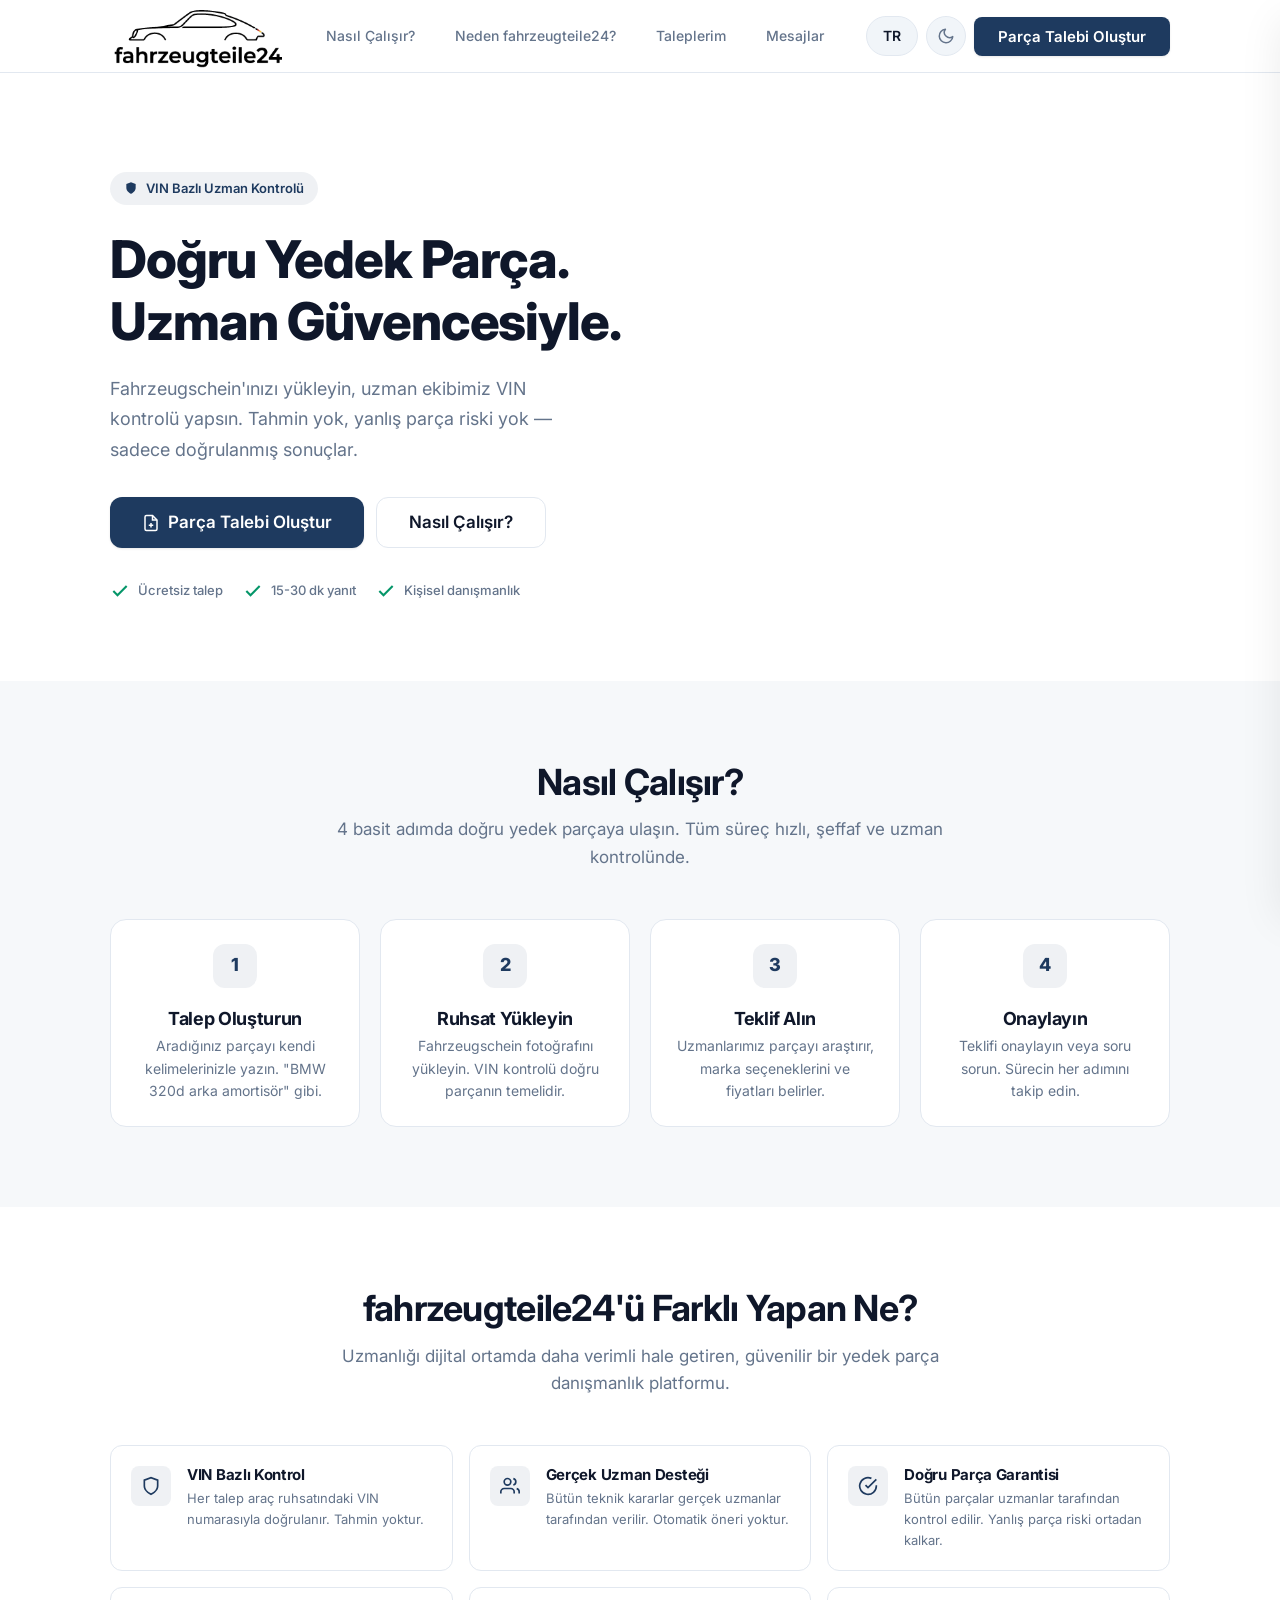
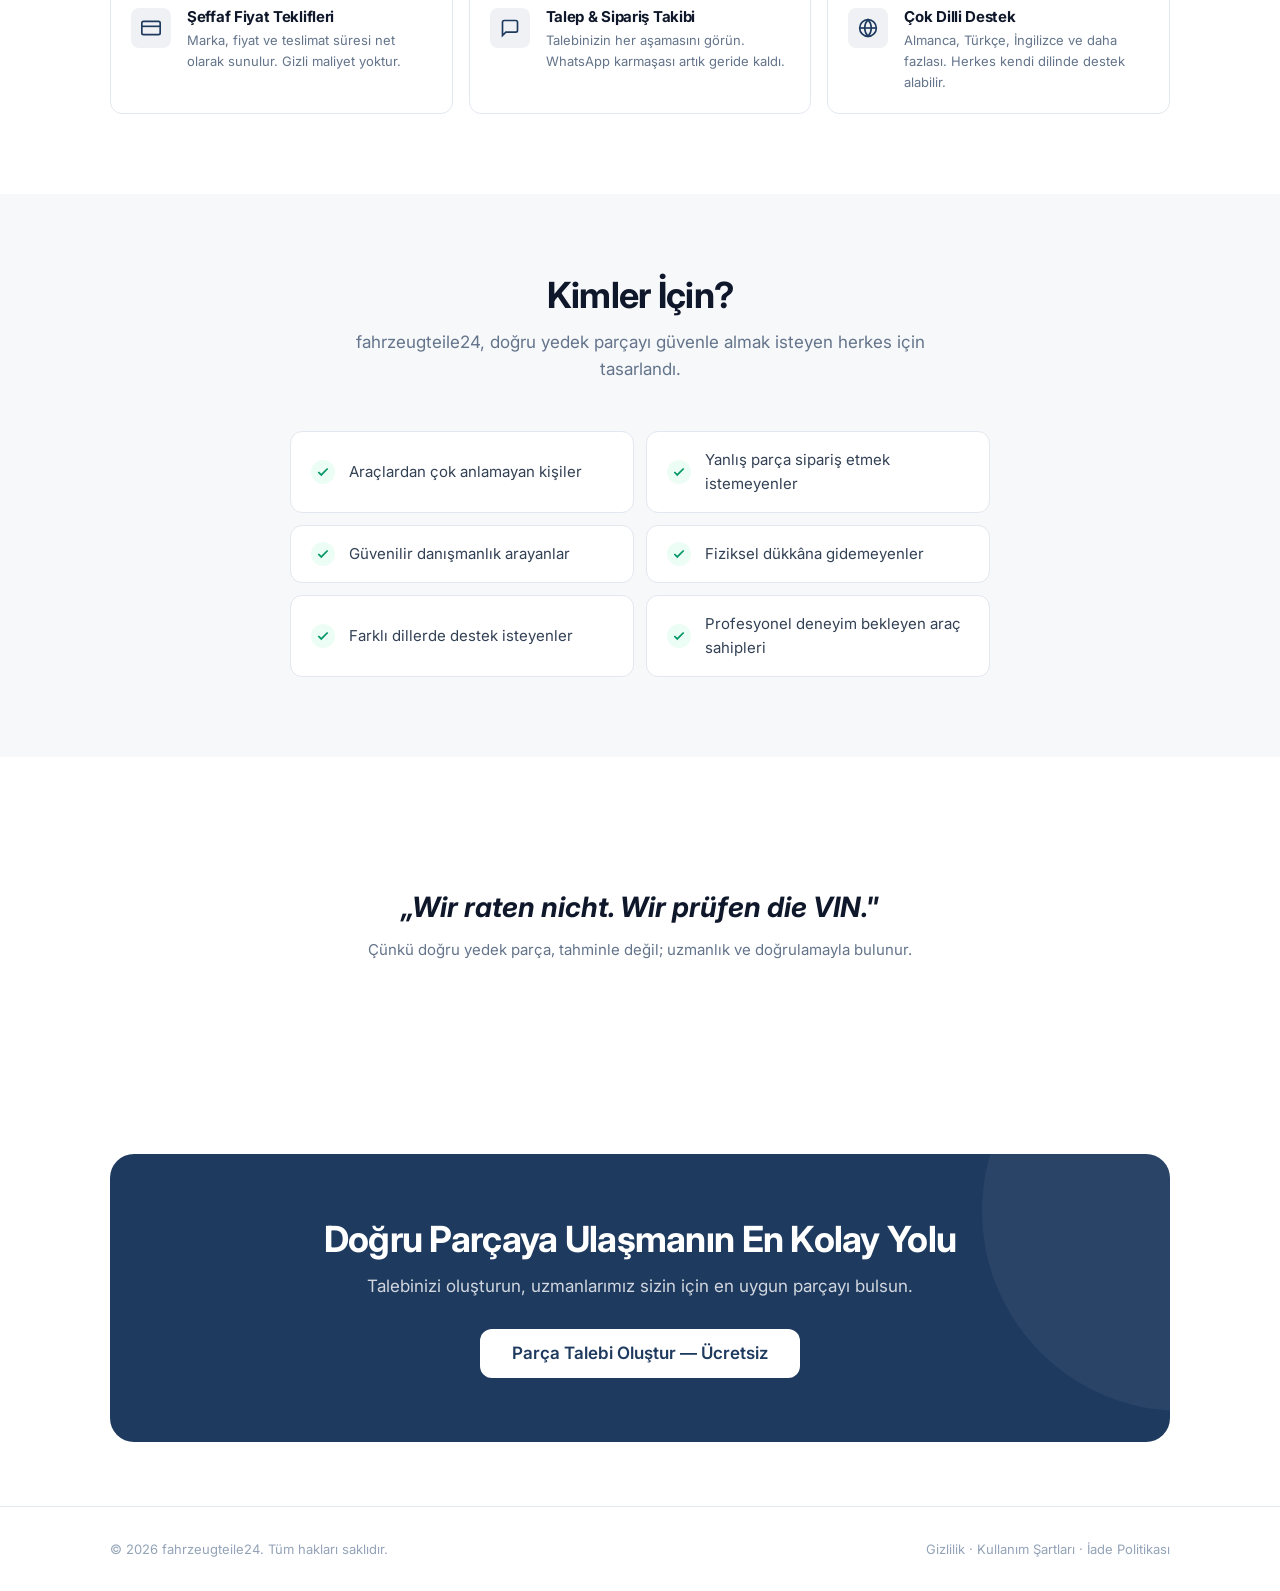
==== commit 809e76c5: "Enhance animations based on component type and cover remaining German translations" ====
--- a/index.html
+++ b/index.html
@@ -335,15 +335,15 @@
             <svg class="icon-moon" width="18" height="18" viewBox="0 0 24 24" fill="none" stroke="currentColor" stroke-width="2" stroke-linecap="round" stroke-linejoin="round"><path d="M21 12.79A9 9 0 1 1 11.21 3 7 7 0 0 0 21 12.79z"/></svg>
             <svg class="icon-sun" width="18" height="18" viewBox="0 0 24 24" fill="none" stroke="currentColor" stroke-width="2" stroke-linecap="round" stroke-linejoin="round"><circle cx="12" cy="12" r="5"/><line x1="12" y1="1" x2="12" y2="3"/><line x1="12" y1="21" x2="12" y2="23"/><line x1="4.22" y1="4.22" x2="5.64" y2="5.64"/><line x1="18.36" y1="18.36" x2="19.78" y2="19.78"/><line x1="1" y1="12" x2="3" y2="12"/><line x1="21" y1="12" x2="23" y2="12"/><line x1="4.22" y1="19.78" x2="5.64" y2="18.36"/><line x1="18.36" y1="5.64" x2="19.78" y2="4.22"/></svg>
           </button>
-          <button class="btn btn-secondary" style="padding: 8px 16px; font-size: 0.875rem;" onclick="showPage('home')">← Ana Sayfa</button>
+          <button class="btn btn-secondary" style="padding: 8px 16px; font-size: 0.875rem;" onclick="showPage('home')" data-i18n="btn_home">← Ana Sayfa</button>
         </div>
       </div>
     </nav>
 
     <div style="padding-top: 80px; max-width: 800px; margin: 0 auto; padding-left: 24px; padding-right: 24px;">
       <div style="margin-bottom: 32px;">
-        <h2 style="color: var(--text-heading); margin-bottom: 8px;">Taleplerim</h2>
-        <p style="color: var(--text-secondary);">Gönderdiğiniz taleplerin durumunu buradan takip edebilirsiniz.</p>
+        <h2 style="color: var(--text-heading); margin-bottom: 8px;" data-i18n="req_title">Taleplerim</h2>
+        <p style="color: var(--text-secondary);" data-i18n="req_desc">Gönderdiğiniz taleplerin durumunu buradan takip edebilirsiniz.</p>
       </div>
 
       <!-- Request Card 1 -->
@@ -353,13 +353,13 @@
             <h4 style="color: var(--text-heading); font-size: 1rem;">BMW 320d Arka Amortisör</h4>
             <p style="font-size: 0.8125rem; color: var(--text-muted); margin-top: 2px;">Talep No: #REQ-8392</p>
           </div>
-          <span class="badge badge-warning">● Teklif Bekleniyor</span>
+          <span class="badge badge-warning" data-i18n="req_wait">● Teklif Bekleniyor</span>
         </div>
         <div style="display: flex; gap: 16px; font-size: 0.8125rem; color: var(--text-secondary);">
-          <span>📄 Ruhsat yüklendi</span>
+          <span data-i18n="req_doc">📄 Ruhsat yüklendi</span>
           <span>🕐 2 saat önce</span>
         </div>
-        <div style="margin-top: 12px; padding: 12px 16px; background: var(--info-bg); border-radius: var(--radius-sm); font-size: 0.8125rem; color: var(--info);">
+        <div style="margin-top: 12px; padding: 12px 16px; background: var(--info-bg); border-radius: var(--radius-sm); font-size: 0.8125rem; color: var(--info);" data-i18n="req_msg1">
           💬 Yeni mesaj: "Talebiniz inceleniyor, kısa sürede teklif göndereceğiz."
         </div>
       </div>
@@ -371,13 +371,13 @@
             <h4 style="color: var(--text-heading); font-size: 1rem;">VW Golf 7 Fren Balataları</h4>
             <p style="font-size: 0.8125rem; color: var(--text-muted); margin-top: 2px;">Talep No: #REQ-8387</p>
           </div>
-          <span class="badge badge-accent">● Teklif Gönderildi</span>
+          <span class="badge badge-accent" data-i18n="req_sent">● Teklif Gönderildi</span>
         </div>
         <div style="display: flex; gap: 16px; font-size: 0.8125rem; color: var(--text-secondary);">
-          <span>📄 Ruhsat yüklendi</span>
+          <span data-i18n="req_doc">📄 Ruhsat yüklendi</span>
           <span>🕐 Dün, 17:46</span>
         </div>
-        <div style="margin-top: 12px; padding: 12px 16px; background: var(--accent-soft); border-radius: var(--radius-sm); font-size: 0.8125rem; color: var(--accent); font-weight: 500;">
+        <div style="margin-top: 12px; padding: 12px 16px; background: var(--accent-soft); border-radius: var(--radius-sm); font-size: 0.8125rem; color: var(--accent); font-weight: 500;" data-i18n="req_msg2">
           📋 Bir teklif kararınızı bekliyor
         </div>
       </div>
@@ -389,10 +389,10 @@
             <h4 style="color: var(--text-heading); font-size: 1rem;">Mercedes C220 Sol Far</h4>
             <p style="font-size: 0.8125rem; color: var(--text-muted); margin-top: 2px;">Talep No: #REQ-8355</p>
           </div>
-          <span class="badge badge-success">● Tamamlandı</span>
+          <span class="badge badge-success" data-i18n="req_done">● Tamamlandı</span>
         </div>
         <div style="display: flex; gap: 16px; font-size: 0.8125rem; color: var(--text-secondary);">
-          <span>📄 Ruhsat yüklendi</span>
+          <span data-i18n="req_doc">📄 Ruhsat yüklendi</span>
           <span>🕐 10.06.2026</span>
         </div>
       </div>
@@ -408,7 +408,7 @@
           <div class="navbar-brand-text">fahrzeugteile<span>24</span></div>
         </a>
         <div class="navbar-actions">
-          <button class="btn btn-secondary" style="padding: 8px 16px; font-size: 0.875rem;" onclick="showPage('requests')">← Taleplerim</button>
+          <button class="btn btn-secondary" style="padding: 8px 16px; font-size: 0.875rem;" onclick="showPage('requests')" data-i18n="btn_back">← Taleplerim</button>
         </div>
       </div>
     </nav>
@@ -422,14 +422,14 @@
             <h3 style="color: var(--text-heading);">BMW 320d Arka Amortisör</h3>
             <p style="font-size: 0.8125rem; color: var(--text-muted); margin-top: 4px;">#REQ-8392 · 2 saat önce</p>
           </div>
-          <span class="badge badge-warning">● Teklif Bekleniyor</span>
+          <span class="badge badge-warning" data-i18n="req_wait">● Teklif Bekleniyor</span>
         </div>
         <!-- Vehicle Info -->
         <div style="background: var(--accent-soft); border: 1px solid var(--accent-border, rgba(30,58,95,0.15)); border-radius: var(--radius-md); padding: 16px; margin-top: 8px;">
-          <div style="font-size: 0.75rem; color: var(--accent); font-weight: 600; margin-bottom: 8px;">ARAÇ BİLGİSİ</div>
+          <div style="font-size: 0.75rem; color: var(--accent); font-weight: 600; margin-bottom: 8px;" data-i18n="det_veh">ARAÇ BİLGİSİ</div>
           <div style="display: grid; grid-template-columns: 1fr 1fr; gap: 8px; font-size: 0.875rem;">
-            <div><span style="color: var(--text-muted);">Model:</span> <strong style="color: var(--text-heading);">BMW 320d</strong></div>
-            <div><span style="color: var(--text-muted);">Yıl:</span> <strong style="color: var(--text-heading);">2019</strong></div>
+            <div><span style="color: var(--text-muted);" data-i18n="det_mod">Model:</span> <strong style="color: var(--text-heading);">BMW 320d</strong></div>
+            <div><span style="color: var(--text-muted);" data-i18n="det_yr">Yıl:</span> <strong style="color: var(--text-heading);">2019</strong></div>
             <div style="grid-column: 1 / -1;"><span style="color: var(--text-muted);">VIN:</span> <strong style="color: var(--text-heading);">WBAPH5C55BA123456</strong></div>
           </div>
         </div>
@@ -437,7 +437,7 @@
 
       <!-- Documents -->
       <div class="card" style="margin-bottom: 20px;">
-        <h4 style="color: var(--text-heading); margin-bottom: 16px;">Belgeler</h4>
+        <h4 style="color: var(--text-heading); margin-bottom: 16px;" data-i18n="det_docs">Belgeler</h4>
         <div style="display: grid; grid-template-columns: repeat(auto-fill, minmax(140px, 1fr)); gap: 12px;">
           <div style="background: var(--bg-section-alt); border: 1px solid var(--border); border-radius: var(--radius-md); padding: 16px; text-align: center;">
             <svg width="28" height="28" viewBox="0 0 24 24" fill="none" stroke="var(--accent)" stroke-width="1.5" style="margin: 0 auto 8px;"><path d="M14 2H6a2 2 0 0 0-2 2v16a2 2 0 0 0 2 2h12a2 2 0 0 0 2-2V8z"/><polyline points="14 2 14 8 20 8"/></svg>
@@ -449,16 +449,16 @@
 
       <!-- Chat Messages -->
       <div class="card" style="margin-bottom: 20px;">
-        <h4 style="color: var(--text-heading); margin-bottom: 16px;">Mesajlar</h4>
+        <h4 style="color: var(--text-heading); margin-bottom: 16px;" data-i18n="det_msgs">Mesajlar</h4>
         <div style="display: flex; flex-direction: column; gap: 12px; margin-bottom: 16px;">
           <!-- Expert message -->
           <div style="display: flex; gap: 8px; max-width: 85%;">
             <div style="width: 32px; height: 32px; border-radius: 50%; background: var(--accent-soft); color: var(--accent); display: flex; align-items: center; justify-content: center; flex-shrink: 0; font-size: 0.75rem; font-weight: 700;">E</div>
             <div>
               <div style="background: var(--bg-section-alt); border: 1px solid var(--border); border-radius: 2px 12px 12px 12px; padding: 12px 16px;">
-                <p style="font-size: 0.875rem; color: var(--text-body);">Merhaba, talebiniz uzman ekibimize iletildi. Aracınız için en uygun amortisör seçeneklerini araştırıyoruz. Kısa sürede teklif göndereceğiz.</p>
+                <p style="font-size: 0.875rem; color: var(--text-body);" data-i18n="det_expert_msg">Merhaba, talebiniz uzman ekibimize iletildi. Aracınız için en uygun amortisör seçeneklerini araştırıyoruz. Kısa sürede teklif göndereceğiz.</p>
               </div>
-              <div style="font-size: 0.6875rem; color: var(--text-muted); margin-top: 4px;">fahrzeugteile24 Uzman · 14:32</div>
+              <div style="font-size: 0.6875rem; color: var(--text-muted); margin-top: 4px;"><span data-i18n="det_expert">fahrzeugteile24 Uzman</span> · 14:32</div>
             </div>
           </div>
           <!-- Customer message -->
--- a/css/design-system.css
+++ b/css/design-system.css
@@ -537,8 +537,4 @@
 
 /* Dark Theme */
 [data-theme="dark"] .light-logo { display: none; }
-[data-theme="dark"] .dark-logo { 
-  display: block; 
-  /* Siyah pikselleri beyaza dönüştürür, farların sarısı (eğer varsa) biraz etkilenebilir ama genel hatlar beyaz olur */
-  filter: brightness(0) invert(1);
-}
+[data-theme="dark"] .dark-logo { display: block; }
